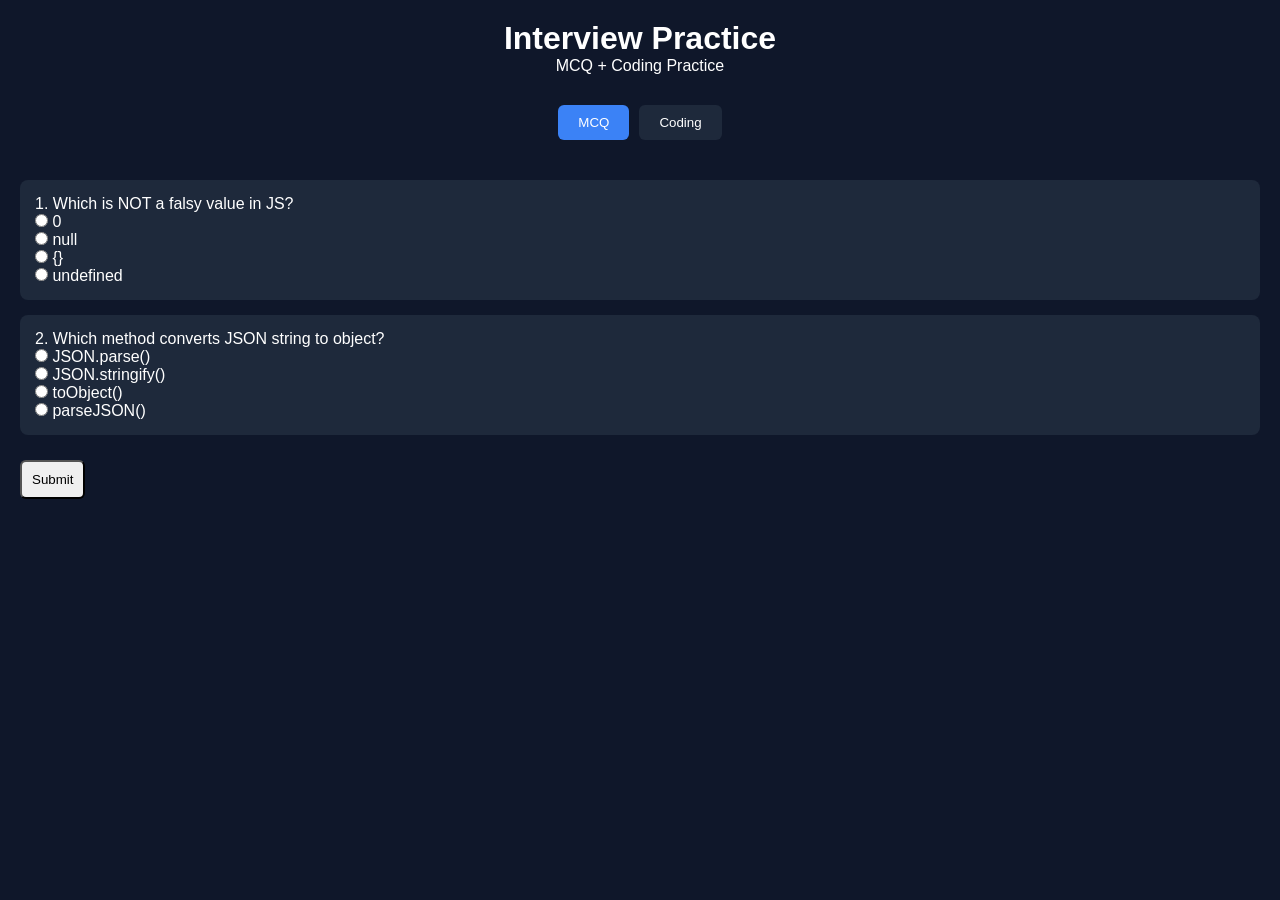
==== index.html @ 6fa6ce56 "first commit" ====
<!DOCTYPE html>
<html lang="en">

<head>
    <meta charset="UTF-8" />
    <meta name="viewport" content="width=device-width, initial-scale=1.0" />
    <title>Interview Practice</title>
    <link rel="stylesheet" href="style.css" />
</head>

<body>

    <header>
        <h1>Interview Practice</h1>
        <p>MCQ + Coding Practice</p>
    </header>

    <main>
        <div class="tabs">
            <button onclick="showTab('mcq')" class="active">MCQ</button>
            <button onclick="showTab('coding')">Coding</button>
        </div>

        <!-- MCQ SECTION -->
        <section id="mcq" class="tab-content active">
            <div id="mcq-container"></div>
            <button onclick="submitMCQ()">Submit</button>
            <p id="mcq-result"></p>
        </section>

        <!-- CODING SECTION -->
        <section id="coding" class="tab-content">
            <div id="coding-container"></div>
        </section>
    </main>

    <script src="script.js"></script>
</body>

</html>
---- style.css ----
* {
  margin: 0;
  padding: 0;
  box-sizing: border-box;
  font-family: sans-serif;
}

body {
  background: #0f172a;
  color: #fff;
}

header {
  text-align: center;
  padding: 20px;
}

.tabs {
  display: flex;
  justify-content: center;
  gap: 10px;
  margin-bottom: 20px;
}

.tabs button {
  padding: 10px 20px;
  border: none;
  background: #1e293b;
  color: white;
  cursor: pointer;
  border-radius: 6px;
}

.tabs button.active {
  background: #3b82f6;
}

.tab-content {
  display: none;
  padding: 20px;
}

.tab-content.active {
  display: block;
}

.card {
  background: #1e293b;
  padding: 15px;
  margin-bottom: 15px;
  border-radius: 8px;
}

textarea {
  width: 100%;
  height: 120px;
  margin-top: 10px;
  background: #0f172a;
  color: white;
  border: 1px solid #334155;
  padding: 10px;
}

button {
  margin-top: 10px;
  padding: 10px;
  border-radius: 6px;
}

.result {
  margin-top: 10px;
  font-weight: bold;
}

/* Responsive */
@media (max-width: 600px) {
  textarea {
    height: 100px;
  }
}
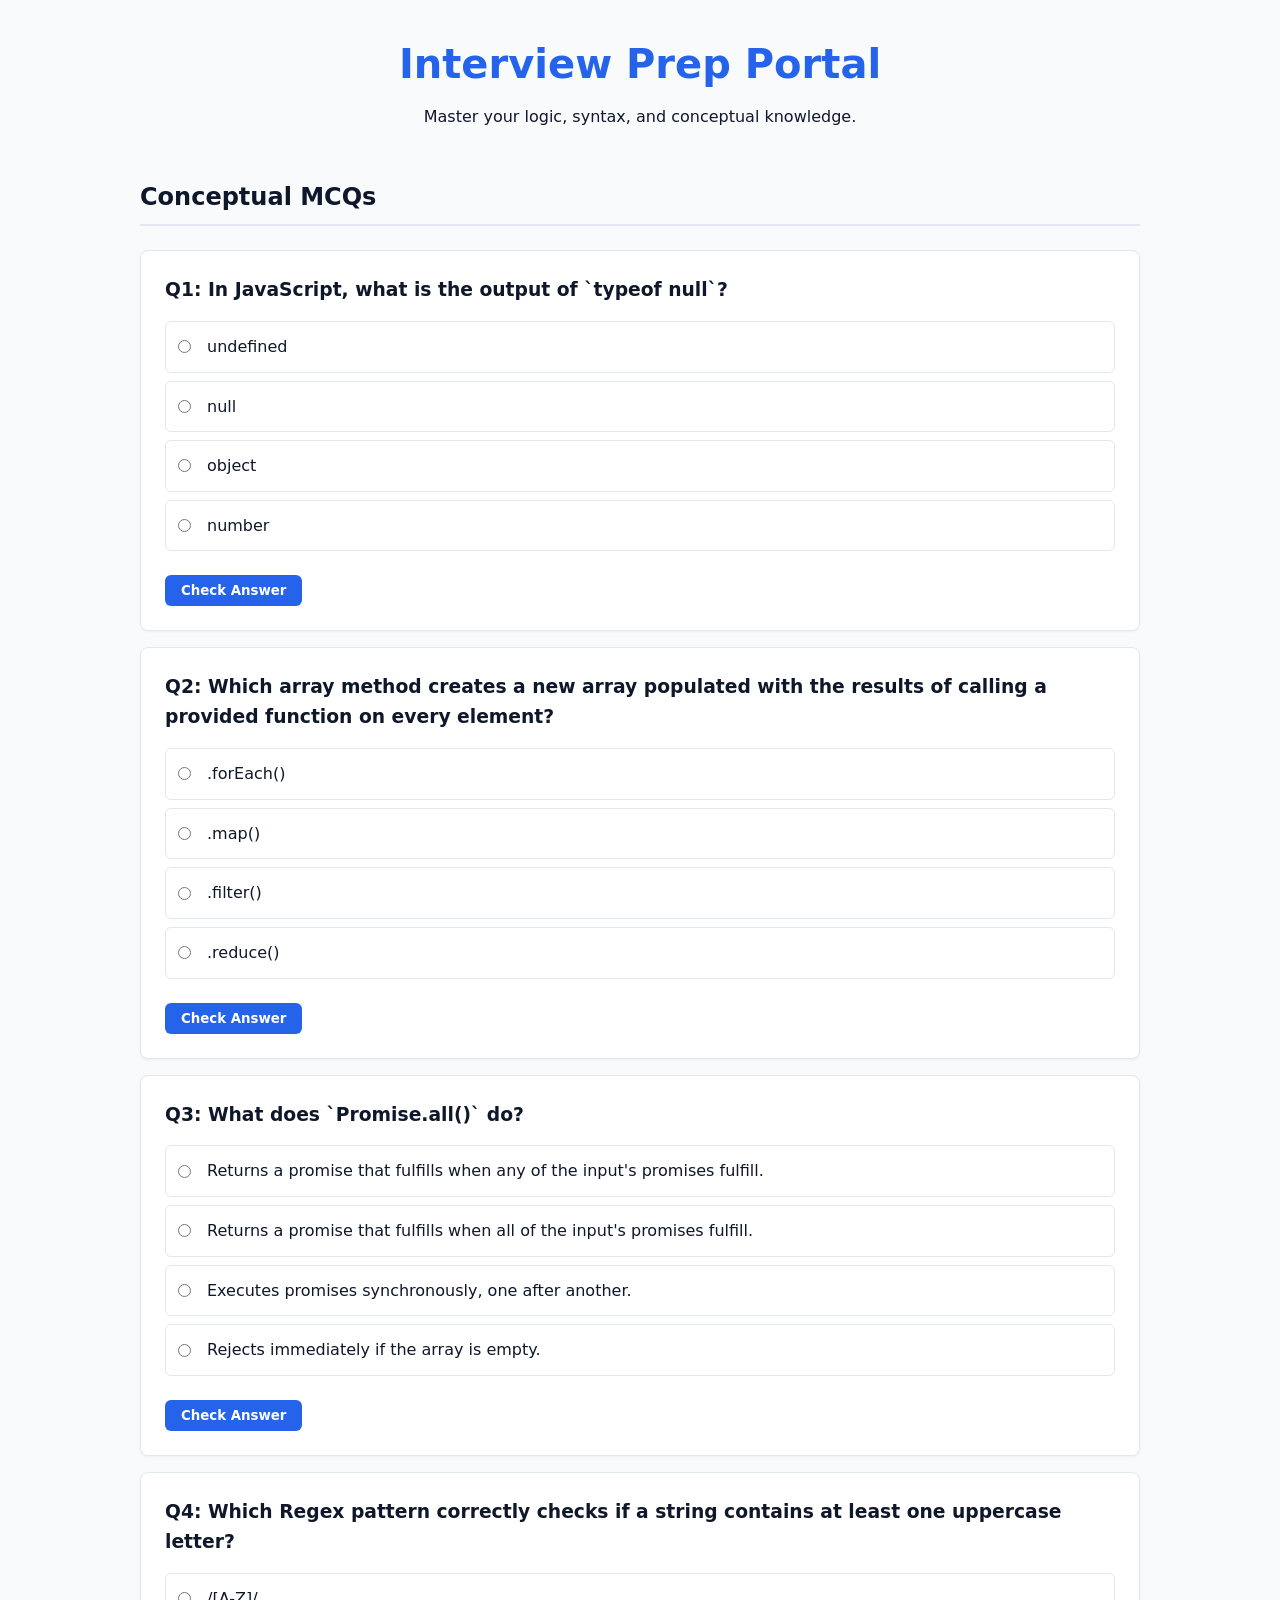
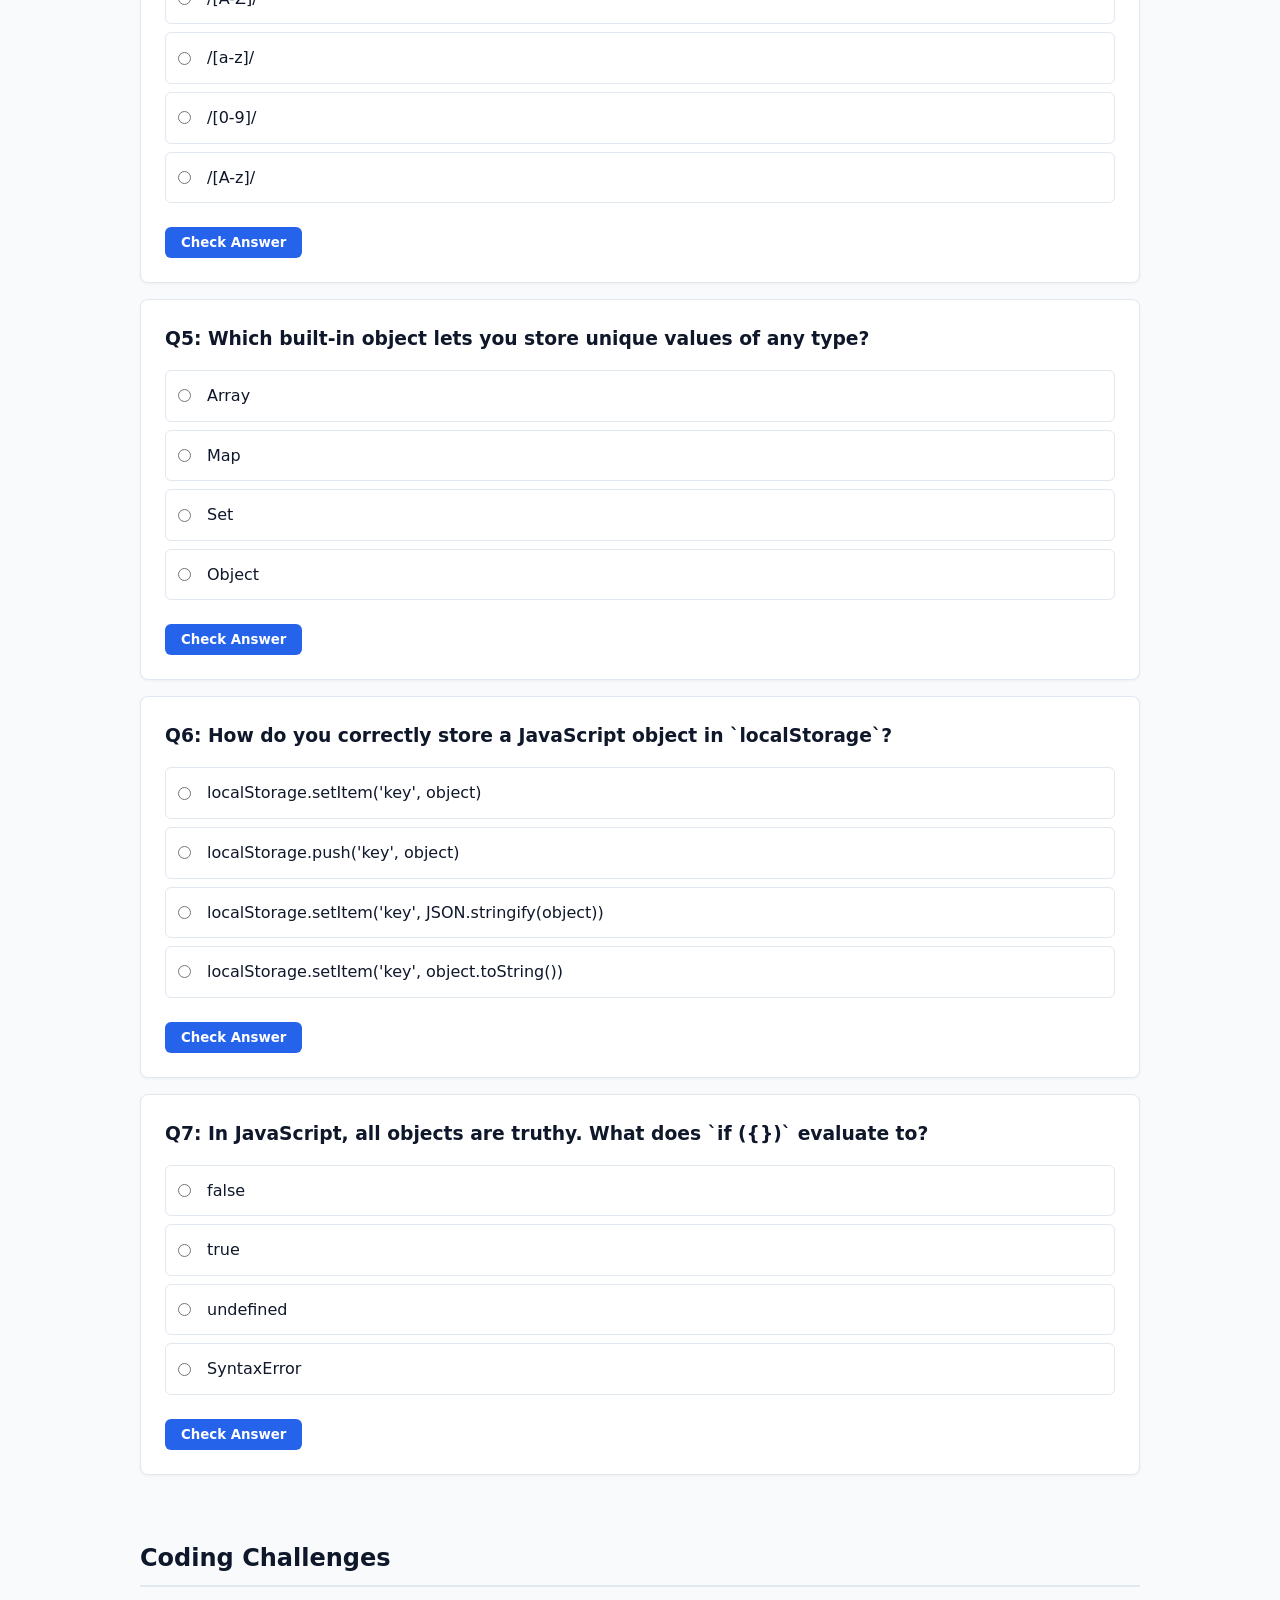
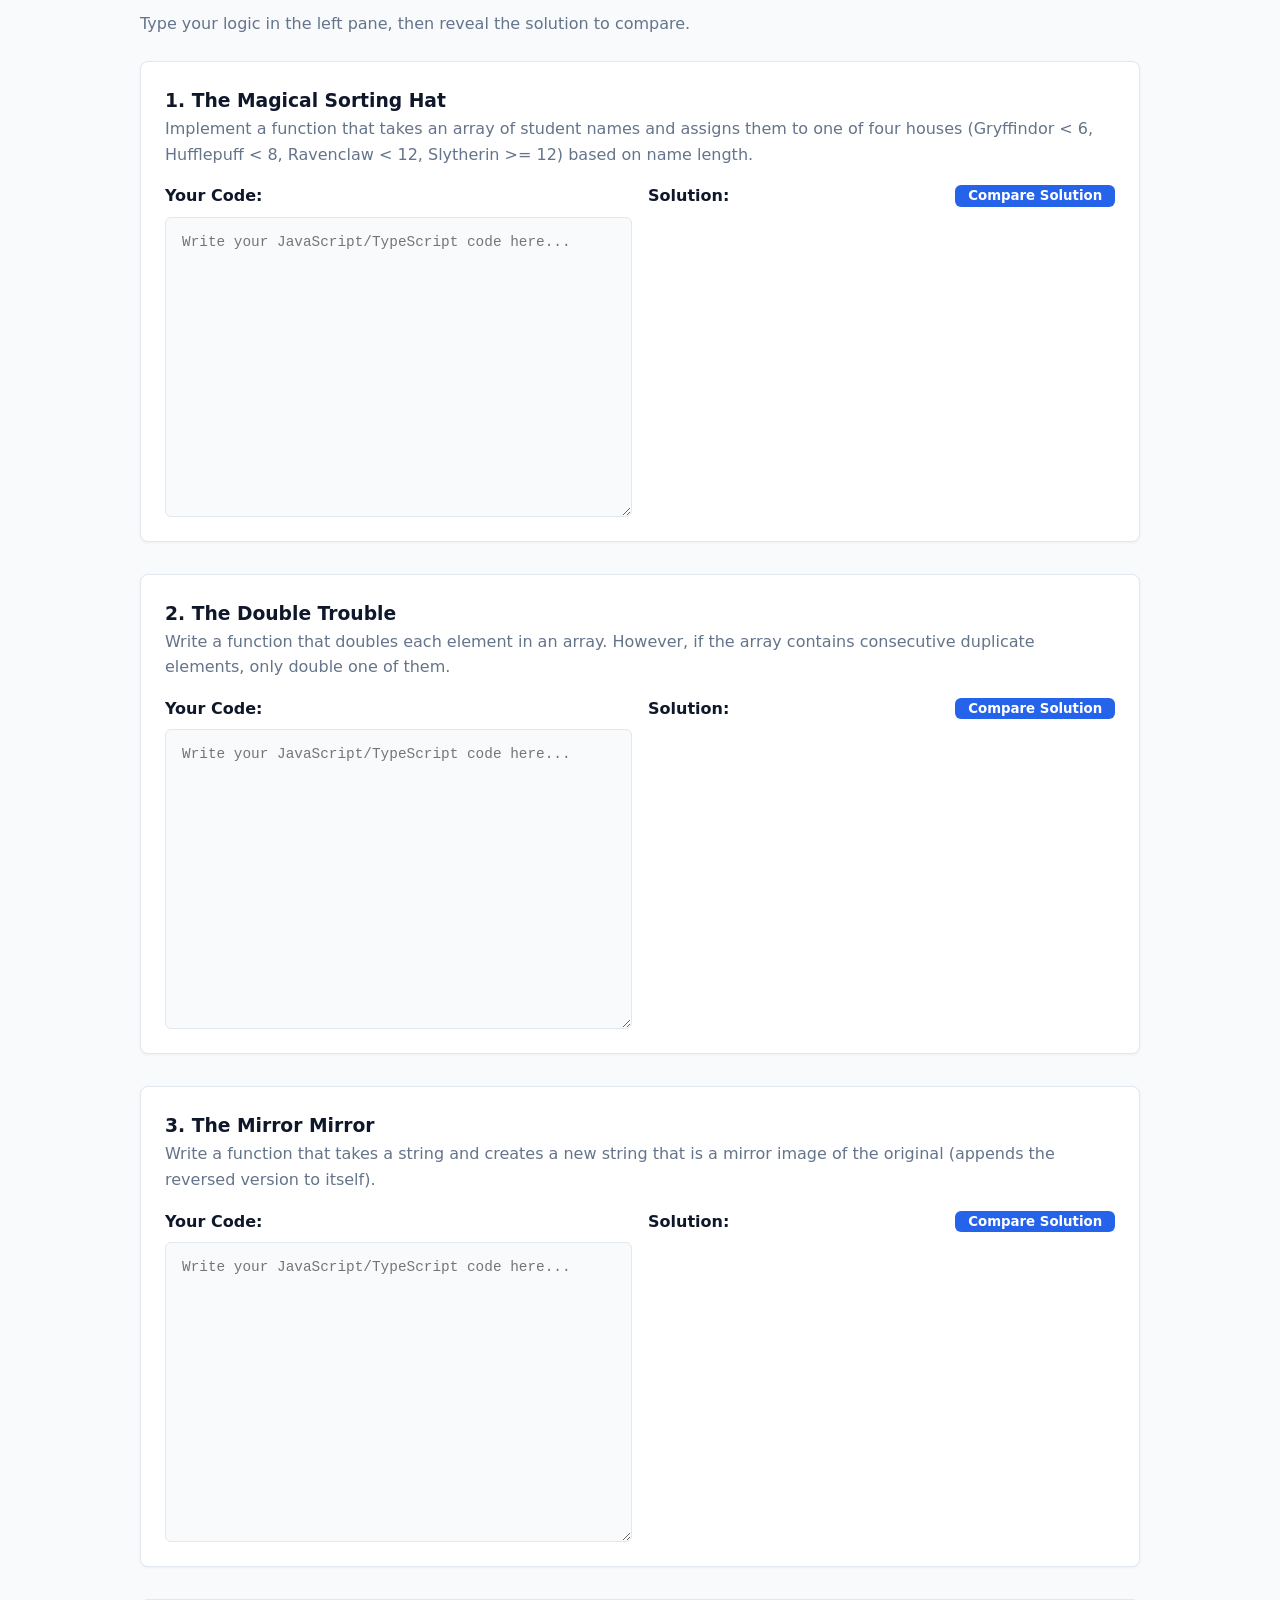
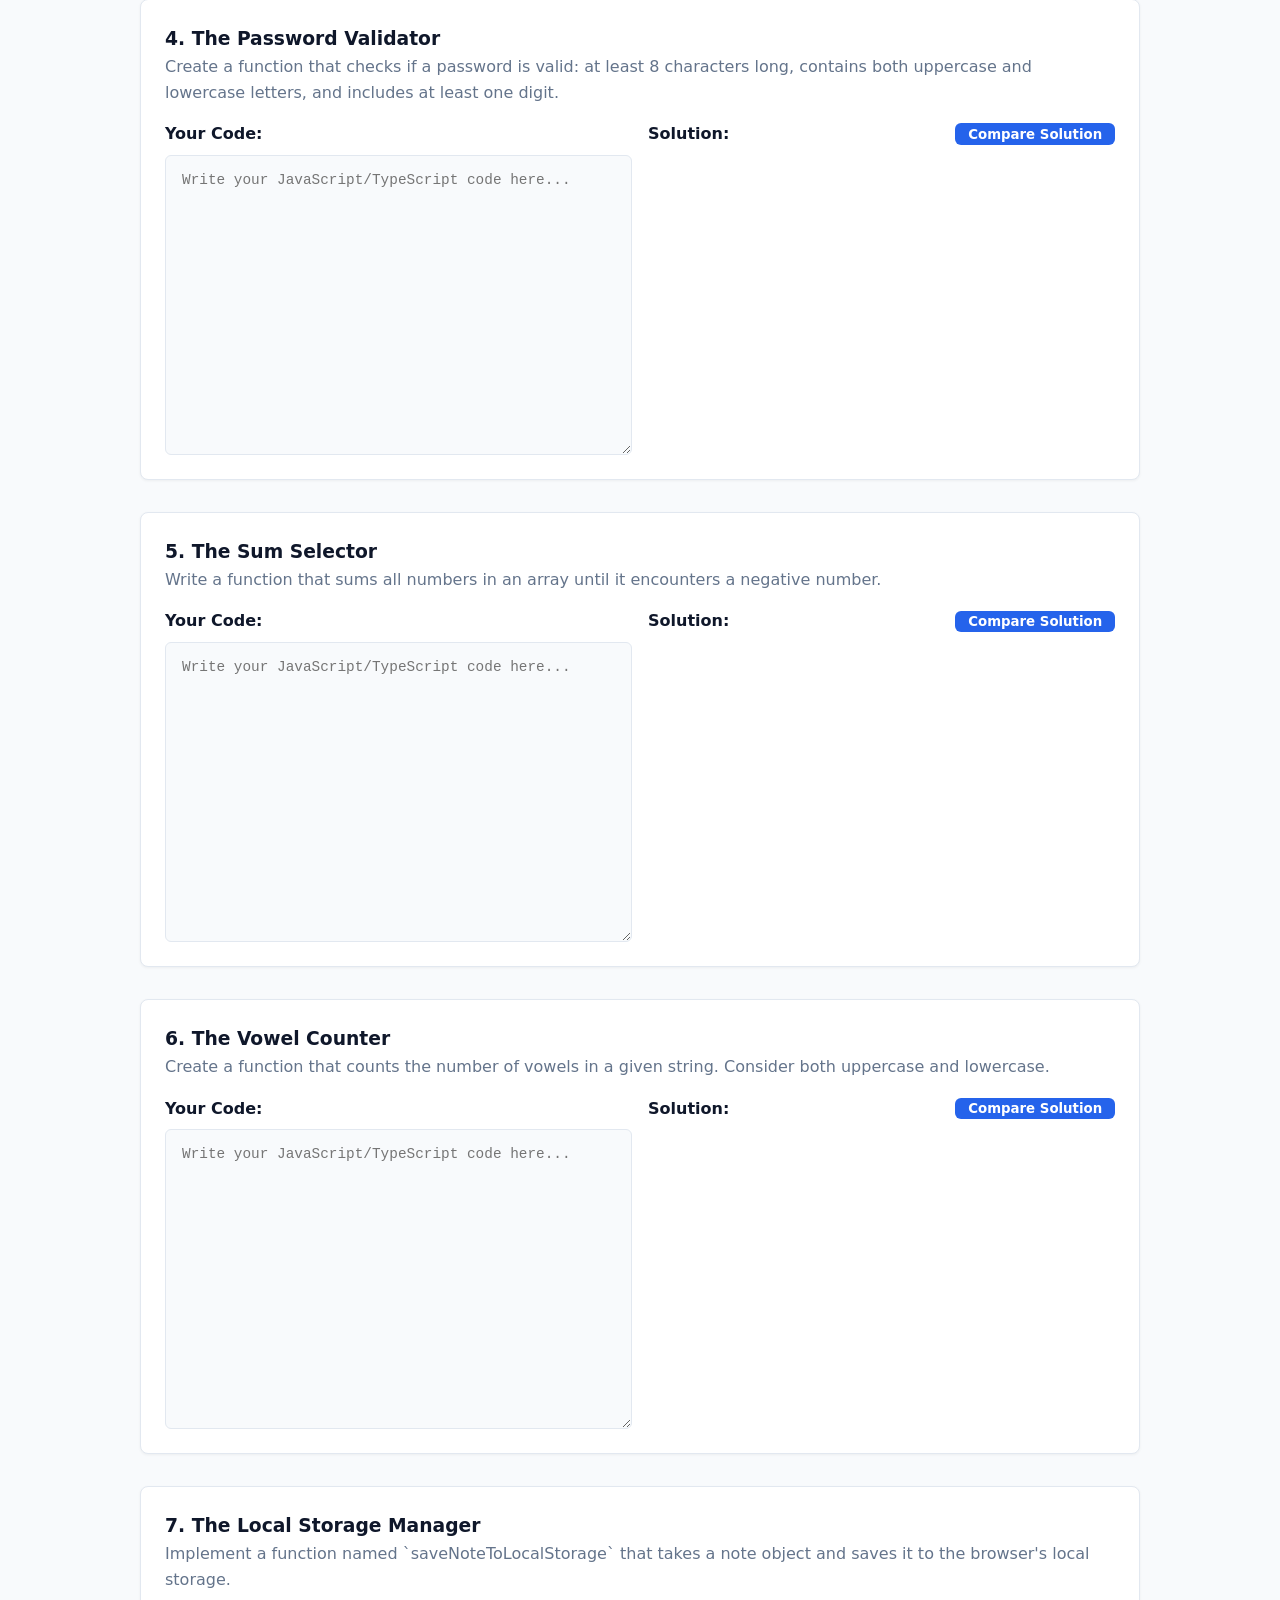
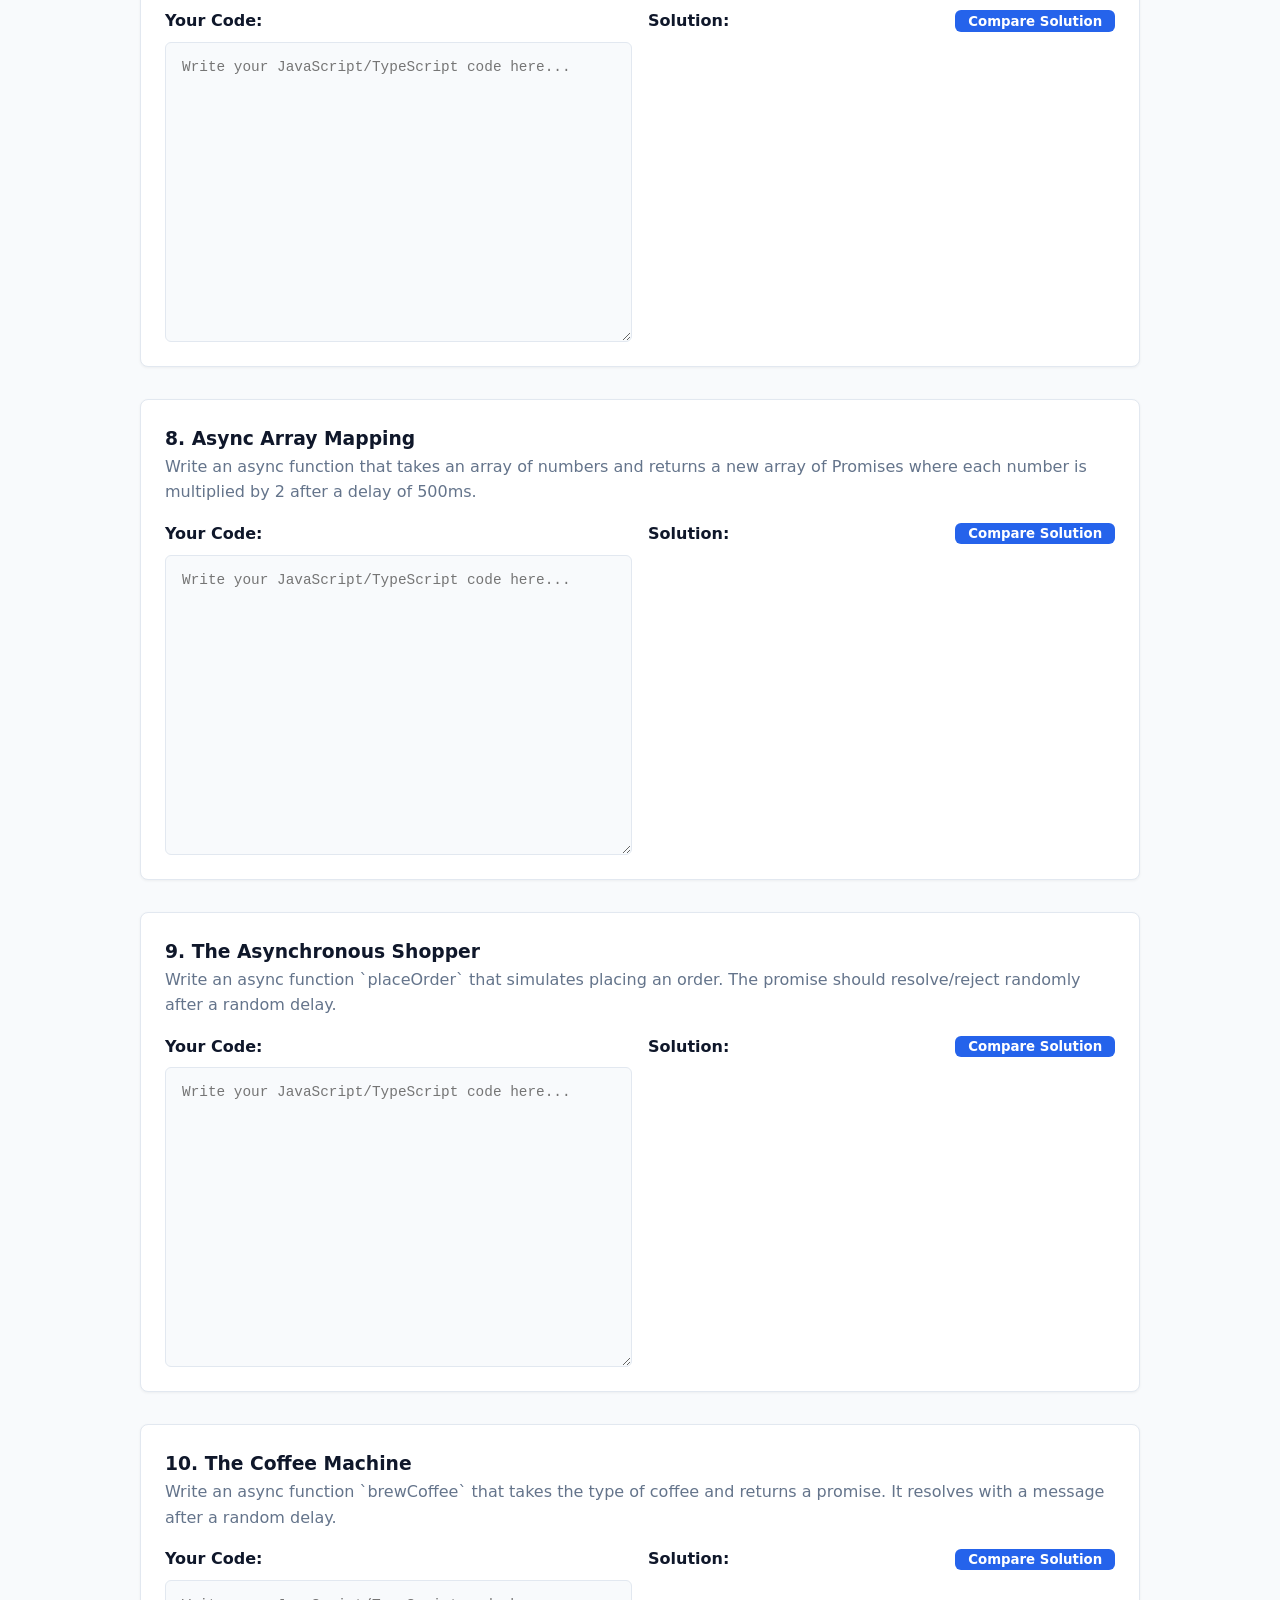
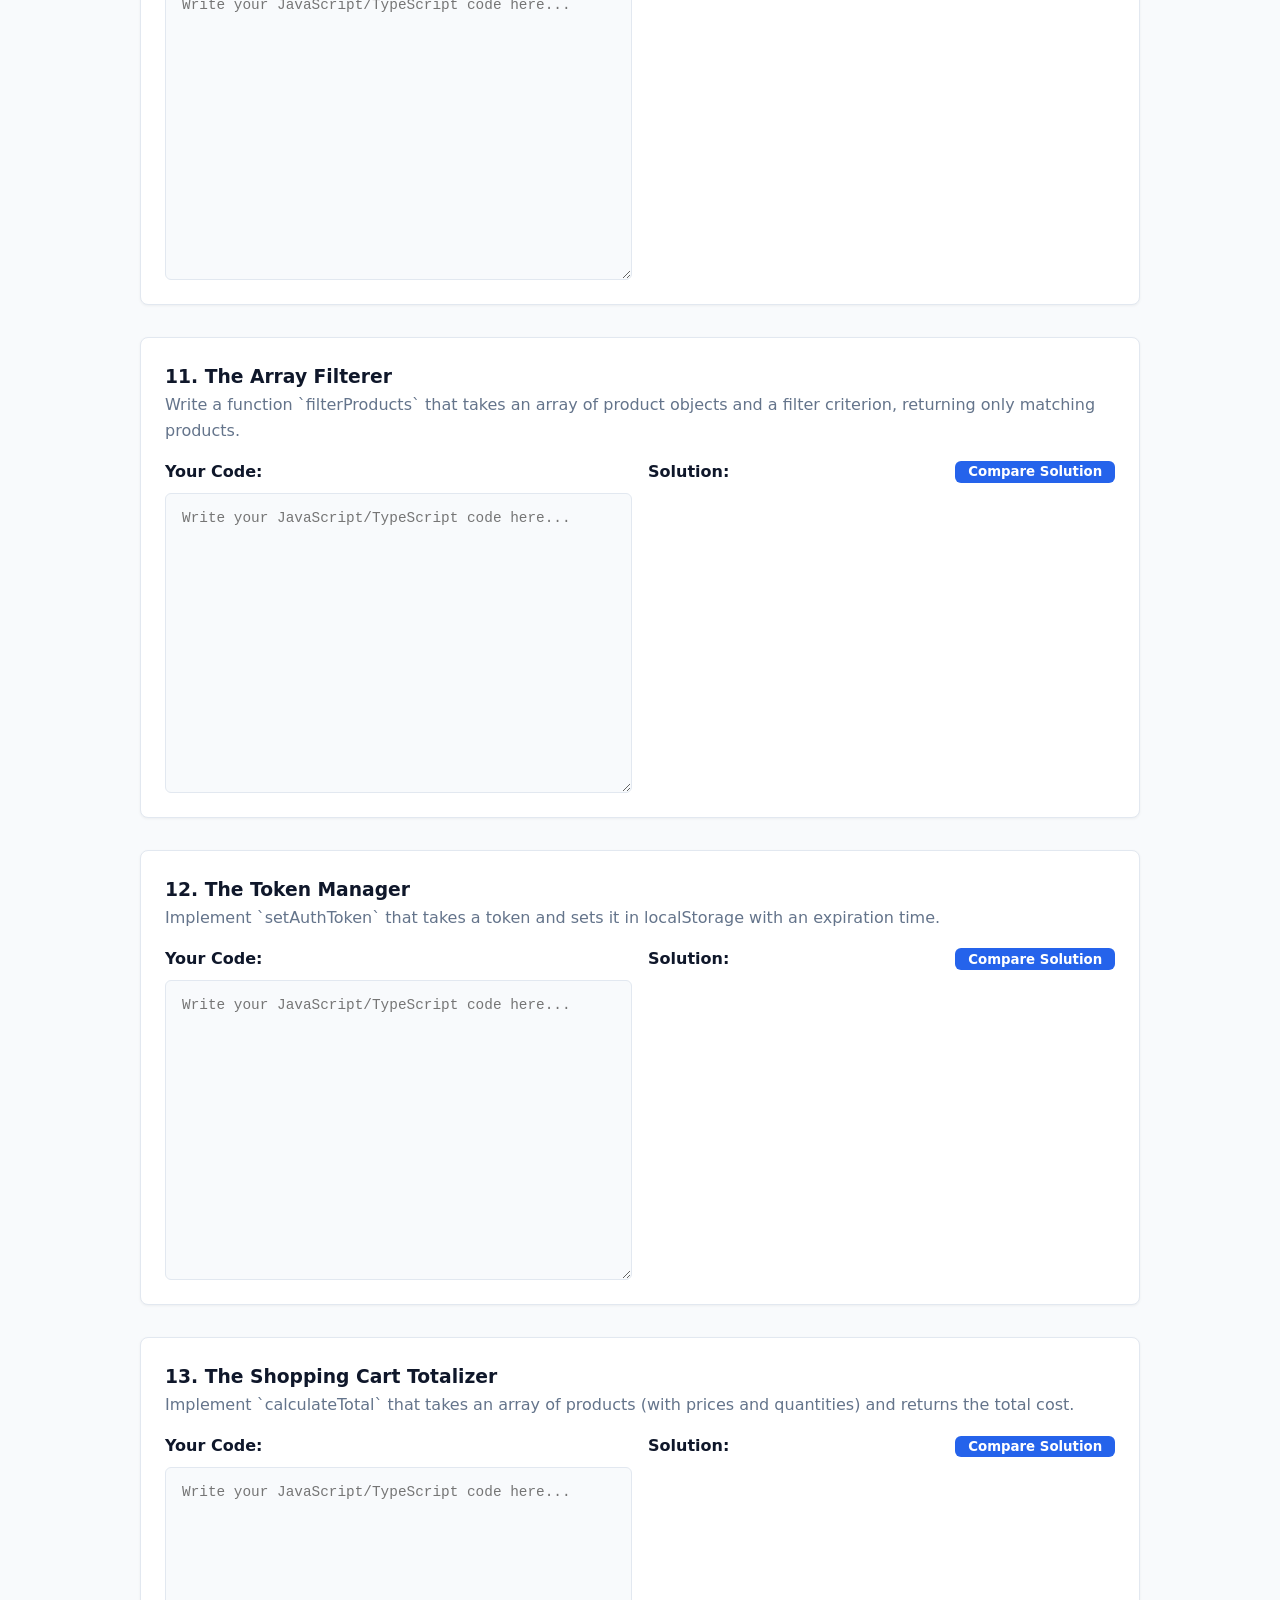
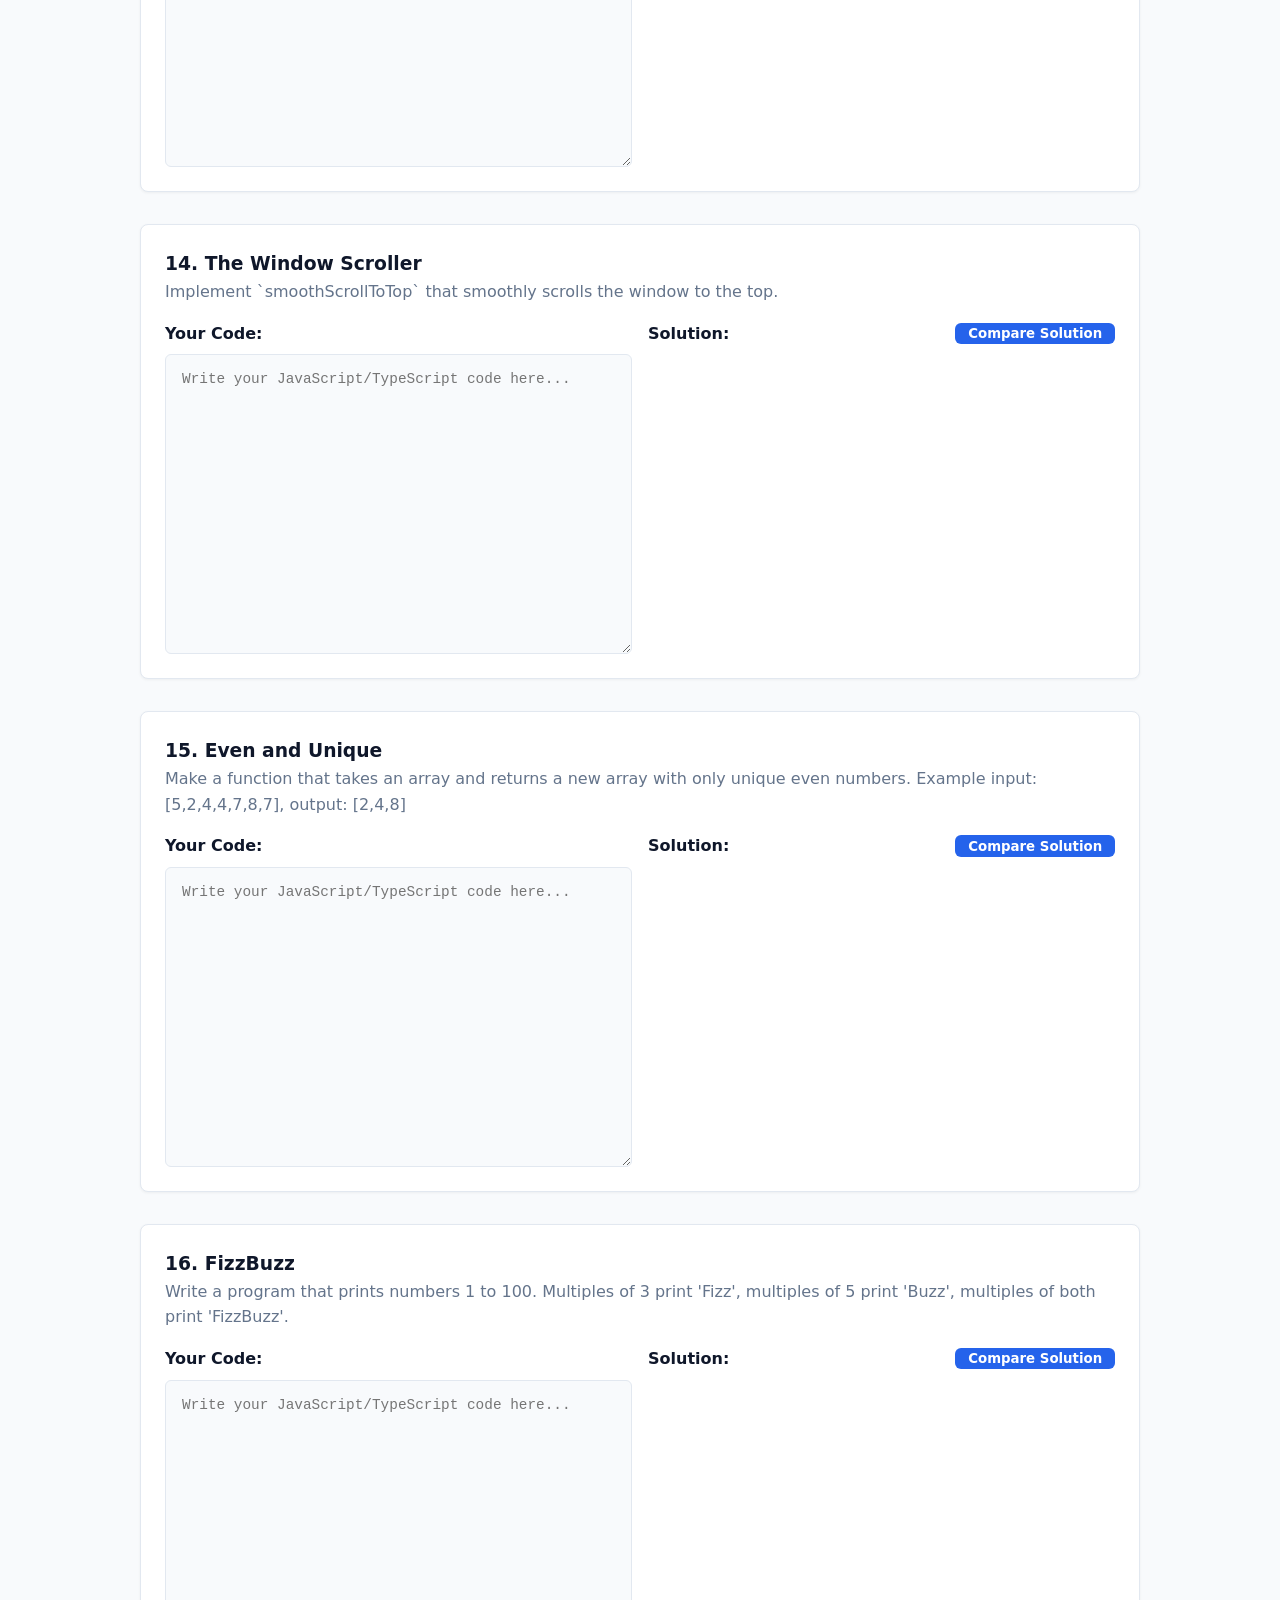
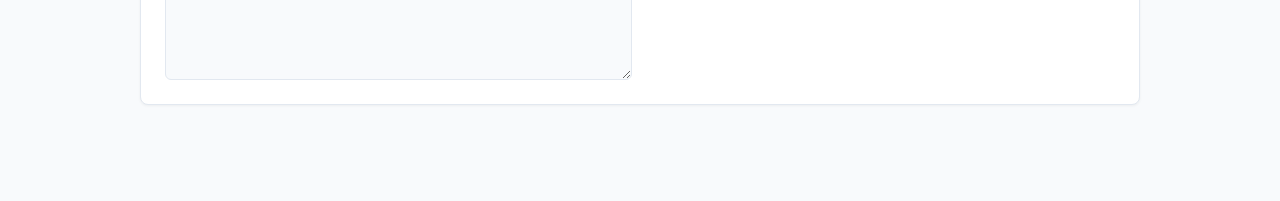
==== commit d8261a9f: "Main" ====
--- a/index.html
+++ b/index.html
@@ -1,40 +1,472 @@
 <!DOCTYPE html>
 <html lang="en">
-
 <head>
-    <meta charset="UTF-8" />
-    <meta name="viewport" content="width=device-width, initial-scale=1.0" />
-    <title>Interview Practice</title>
-    <link rel="stylesheet" href="style.css" />
+    <meta charset="UTF-8">
+    <meta name="viewport" content="width=device-width, initial-scale=1.0">
+    <title>Full-Stack Interview Prep Portal</title>
+    <style>
+        :root {
+            --primary: #2563eb;
+            --primary-hover: #1d4ed8;
+            --bg-color: #f8fafc;
+            --card-bg: #ffffff;
+            --text-main: #0f172a;
+            --text-muted: #64748b;
+            --success: #16a34a;
+            --error: #dc2626;
+            --border: #e2e8f0;
+        }
+
+        * {
+            box-sizing: border-box;
+            margin: 0;
+            padding: 0;
+            font-family: 'Segoe UI', system-ui, -apple-system, sans-serif;
+        }
+
+        body {
+            background-color: var(--bg-color);
+            color: var(--text-main);
+            line-height: 1.6;
+            padding: 2rem 1rem;
+        }
+
+        .container {
+            max-width: 1000px;
+            margin: 0 auto;
+        }
+
+        header {
+            text-align: center;
+            margin-bottom: 3rem;
+        }
+
+        header h1 {
+            font-size: 2.5rem;
+            color: var(--primary);
+            margin-bottom: 0.5rem;
+        }
+
+        section {
+            margin-bottom: 4rem;
+        }
+
+        h2 {
+            border-bottom: 2px solid var(--border);
+            padding-bottom: 0.5rem;
+            margin-bottom: 1.5rem;
+        }
+
+        /* MCQ Styles */
+        .mcq-card {
+            background: var(--card-bg);
+            border: 1px solid var(--border);
+            border-radius: 8px;
+            padding: 1.5rem;
+            margin-bottom: 1rem;
+            box-shadow: 0 1px 3px rgba(0,0,0,0.05);
+        }
+
+        .mcq-options {
+            list-style: none;
+            margin-top: 1rem;
+        }
+
+        .mcq-options li {
+            margin-bottom: 0.5rem;
+        }
+
+        .mcq-options label {
+            display: flex;
+            align-items: center;
+            padding: 0.75rem;
+            border: 1px solid var(--border);
+            border-radius: 6px;
+            cursor: pointer;
+            transition: background 0.2s;
+        }
+
+        .mcq-options label:hover {
+            background: var(--bg-color);
+        }
+
+        .mcq-options input[type="radio"] {
+            margin-right: 1rem;
+        }
+
+        .feedback {
+            margin-top: 1rem;
+            font-weight: 600;
+            display: none;
+        }
+
+        .feedback.correct { color: var(--success); display: block; }
+        .feedback.incorrect { color: var(--error); display: block; }
+
+        button {
+            background-color: var(--primary);
+            color: white;
+            border: none;
+            padding: 0.5rem 1rem;
+            border-radius: 6px;
+            font-weight: 600;
+            cursor: pointer;
+            margin-top: 1rem;
+            transition: background 0.2s;
+        }
+
+        button:hover { background-color: var(--primary-hover); }
+
+        /* Coding Problem Styles */
+        .code-card {
+            background: var(--card-bg);
+            border: 1px solid var(--border);
+            border-radius: 8px;
+            padding: 1.5rem;
+            margin-bottom: 2rem;
+            box-shadow: 0 1px 3px rgba(0,0,0,0.05);
+        }
+
+        .code-description {
+            margin-bottom: 1rem;
+            color: var(--text-muted);
+        }
+
+        .editor-container {
+            display: flex;
+            flex-direction: column;
+            gap: 1rem;
+        }
+
+        @media (min-width: 768px) {
+            .editor-container {
+                flex-direction: row;
+            }
+        }
+
+        .code-area {
+            flex: 1;
+            display: flex;
+            flex-direction: column;
+        }
+
+        textarea, pre {
+            width: 100%;
+            height: 300px;
+            padding: 1rem;
+            border-radius: 6px;
+            font-family: 'Courier New', Courier, monospace;
+            font-size: 0.9rem;
+            border: 1px solid var(--border);
+            resize: vertical;
+        }
+
+        textarea {
+            background: var(--bg-color);
+            color: var(--text-main);
+        }
+
+        textarea:focus {
+            outline: none;
+            border-color: var(--primary);
+            box-shadow: 0 0 0 3px rgba(37, 99, 235, 0.1);
+        }
+
+        pre {
+            background: #1e293b;
+            color: #f8fafc;
+            overflow-x: auto;
+            display: none; 
+        }
+
+        .solution-wrapper {
+            flex: 1;
+            display: flex;
+            flex-direction: column;
+        }
+        
+        .solution-wrapper.visible pre {
+            display: block;
+        }
+
+        .top-bar {
+            display: flex;
+            justify-content: space-between;
+            align-items: center;
+            margin-bottom: 0.5rem;
+        }
+    </style>
 </head>
-
 <body>
 
-    <header>
-        <h1>Interview Practice</h1>
-        <p>MCQ + Coding Practice</p>
-    </header>
-
-    <main>
-        <div class="tabs">
-            <button onclick="showTab('mcq')" class="active">MCQ</button>
-            <button onclick="showTab('coding')">Coding</button>
-        </div>
-
-        <!-- MCQ SECTION -->
-        <section id="mcq" class="tab-content active">
-            <div id="mcq-container"></div>
-            <button onclick="submitMCQ()">Submit</button>
-            <p id="mcq-result"></p>
+    <div class="container">
+        <header>
+            <h1>Interview Prep Portal</h1>
+            <p>Master your logic, syntax, and conceptual knowledge.</p>
+        </header>
+
+        <section id="mcq-section">
+            <h2>Conceptual MCQs</h2>
+            <div id="mcq-container">
+                </div>
         </section>
 
-        <!-- CODING SECTION -->
-        <section id="coding" class="tab-content">
-            <div id="coding-container"></div>
+        <section id="coding-section">
+            <h2>Coding Challenges</h2>
+            <p style="margin-bottom: 1.5rem; color: var(--text-muted);">Type your logic in the left pane, then reveal the solution to compare.</p>
+            <div id="coding-container">
+                </div>
         </section>
-    </main>
-
-    <script src="script.js"></script>
+    </div>
+
+    <script>
+        // --- MCQ Data ---
+        const mcqs = [
+            {
+                id: 1,
+                question: "In JavaScript, what is the output of `typeof null`?",
+                options: ["undefined", "null", "object", "number"],
+                answer: 2 
+            },
+            {
+                id: 2,
+                question: "Which array method creates a new array populated with the results of calling a provided function on every element?",
+                options: [".forEach()", ".map()", ".filter()", ".reduce()"],
+                answer: 1 
+            },
+            {
+                id: 3,
+                question: "What does `Promise.all()` do?",
+                options: [
+                    "Returns a promise that fulfills when any of the input's promises fulfill.",
+                    "Returns a promise that fulfills when all of the input's promises fulfill.",
+                    "Executes promises synchronously, one after another.",
+                    "Rejects immediately if the array is empty."
+                ],
+                answer: 1
+            },
+            {
+                id: 4,
+                question: "Which Regex pattern correctly checks if a string contains at least one uppercase letter?",
+                options: ["/[A-Z]/", "/[a-z]/", "/[0-9]/", "/[A-z]/"],
+                answer: 0
+            },
+            {
+                id: 5,
+                question: "Which built-in object lets you store unique values of any type?",
+                options: ["Array", "Map", "Set", "Object"],
+                answer: 2
+            },
+            {
+                id: 6,
+                question: "How do you correctly store a JavaScript object in `localStorage`?",
+                options: [
+                    "localStorage.setItem('key', object)",
+                    "localStorage.push('key', object)",
+                    "localStorage.setItem('key', JSON.stringify(object))",
+                    "localStorage.setItem('key', object.toString())"
+                ],
+                answer: 2
+            },
+            {
+                id: 7,
+                question: "In JavaScript, all objects are truthy. What does `if ({})` evaluate to?",
+                options: ["false", "true", "undefined", "SyntaxError"],
+                answer: 1
+            }
+        ];
+
+        // --- Coding Problems Data ---
+        const codingProblems = [
+            {
+                id: 1,
+                title: "1. The Magical Sorting Hat",
+                description: "Implement a function that takes an array of student names and assigns them to one of four houses (Gryffindor < 6, Hufflepuff < 8, Ravenclaw < 12, Slytherin >= 12) based on name length.",
+                solution: "function SortStudent(e) {\n    const house = [\"Gryffindor\", \"Hufflepuff\", \"Ravenclaw\", \"Slytherin\"];\n\n    for (let i = 0; i < e.length; i++) {\n        if (e[i].length < 6) {\n            console.log(e[i] + \"-\" + house[0]);\n        } else if (e[i].length < 8) {\n            console.log(e[i] + \"-\" + house[1]);\n        } else if (e[i].length < 12) {\n            console.log(e[i] + \"-\" + house[2]);\n        } else {\n            console.log(e[i] + \"-\" + house[3]);\n            break;\n        }\n    }\n}"
+            },
+            {
+                id: 2,
+                title: "2. The Double Trouble",
+                description: "Write a function that doubles each element in an array. However, if the array contains consecutive duplicate elements, only double one of them.",
+                solution: "function Doubles(e) {\n    const result = []\n    for (let i = 0; i < e.length; i++) {\n        if (e[i] > 0 && e[i] === e[i - 1]) {\n            result.push(e[i]);\n        } else {\n            result.push(e[i] * 2);\n        }\n    }\n    return result;\n}"
+            },
+            {
+                id: 3,
+                title: "3. The Mirror Mirror",
+                description: "Write a function that takes a string and creates a new string that is a mirror image of the original (appends the reversed version to itself).",
+                solution: "function MirrorMirror(e) {\n    const reverse = e.split(\"\").reverse().join(\"\");\n    return e + reverse;\n}"
+            },
+            {
+                id: 4,
+                title: "4. The Password Validator",
+                description: "Create a function that checks if a password is valid: at least 8 characters long, contains both uppercase and lowercase letters, and includes at least one digit.",
+                solution: "function ValidatePassword(password) {\n    const length = password.length >= 8;\n    const UpperCase = /[A-Z]/.test(password);\n    const LowerCase = /[a-z]/.test(password);\n    const Number = /[0-9]/.test(password);\n\n    if (length && UpperCase && LowerCase && Number) {\n        return \"Password is Valid\"\n    } else {\n        return \"Password Invalid\"\n    }\n}"
+            },
+            {
+                id: 5,
+                title: "5. The Sum Selector",
+                description: "Write a function that sums all numbers in an array until it encounters a negative number.",
+                solution: "function Sum(e) {\n    let sum = 0\n    for (let i = 0; i < e.length; i++) {\n        if (e[i] < 0) {\n            break;\n        } else {\n            sum += e[i];\n        }\n    }\n    return sum;\n}"
+            },
+            {
+                id: 6,
+                title: "6. The Vowel Counter",
+                description: "Create a function that counts the number of vowels in a given string. Consider both uppercase and lowercase.",
+                solution: "function Vowels(e) {\n    const vowels = [\"a\", \"A\", \"e\", \"E\", \"i\", \"I\", \"o\", \"O\", \"u\", \"U\"];\n    let count = 0;\n\n    for (let i = 0; i < e.length; i++) {\n        if (vowels.includes(e[i])) {\n            count++;\n        }\n    }\n    return count;\n}"
+            },
+            {
+                id: 7,
+                title: "7. The Local Storage Manager",
+                description: "Implement a function named `saveNoteToLocalStorage` that takes a note object and saves it to the browser's local storage.",
+                solution: "function saveNoteToLocalStorage(e) {\n    localStorage.setItem(\"Note\", JSON.stringify(e))\n}"
+            },
+            {
+                id: 8,
+                title: "8. Async Array Mapping",
+                description: "Write an async function that takes an array of numbers and returns a new array of Promises where each number is multiplied by 2 after a delay of 500ms.",
+                solution: "async function Mapping(e) {\n    const promises = e.map(arr => {\n        return new Promise(resolve =>\n            setTimeout(() => {\n                resolve(arr * 2)\n            }, 500)\n        )\n    })\n    return Promise.all(promises);\n}"
+            },
+            {
+                id: 9,
+                title: "9. The Asynchronous Shopper",
+                description: "Write an async function `placeOrder` that simulates placing an order. The promise should resolve/reject randomly after a random delay.",
+                solution: "async function placeOrder() {\n    const random = Math.random();\n    return new Promise((resolve, reject) => {\n        setTimeout(() => {\n            const success = Math.random() > 0.5;\n            if (success) {\n                resolve(\"Order Placed\")\n            } else {\n                reject(\"Order Not Placed\")\n            }\n        }, random * 10000);\n    })\n}"
+            },
+            {
+                id: 10,
+                title: "10. The Coffee Machine",
+                description: "Write an async function `brewCoffee` that takes the type of coffee and returns a promise. It resolves with a message after a random delay.",
+                solution: "async function brewCoffee(e) {\n    return new Promise((resolve) => {\n        setTimeout(() => {\n            resolve(`${e} is ready`);\n        }, Math.random() * 10000)\n    })\n}"
+            },
+            {
+                id: 11,
+                title: "11. The Array Filterer",
+                description: "Write a function `filterProducts` that takes an array of product objects and a filter criterion, returning only matching products.",
+                solution: "function filterProducts(e, query) {\n    return e.filter(product => product.productName.toLowerCase() === query.toLowerCase())\n}"
+            },
+            {
+                id: 12,
+                title: "12. The Token Manager",
+                description: "Implement `setAuthToken` that takes a token and sets it in localStorage with an expiration time.",
+                solution: "function setAuthToken(token) {\n    const expiryTime = Date.now() + 10000;\n    const data = {\n        token,\n        expiry: expiryTime\n    }\n    localStorage.setItem(\"AuthToken\", JSON.stringify(data));\n    return data\n}"
+            },
+            {
+                id: 13,
+                title: "13. The Shopping Cart Totalizer",
+                description: "Implement `calculateTotal` that takes an array of products (with prices and quantities) and returns the total cost.",
+                solution: "function calculateTotal(arr) {\n    let total = 0;\n    for (let i = 0; i < arr.length; i++) {\n        total += arr[i].price * arr[i].quantity\n    }\n    return total;\n}"
+            },
+            {
+                id: 14,
+                title: "14. The Window Scroller",
+                description: "Implement `smoothScrollToTop` that smoothly scrolls the window to the top.",
+                solution: "function smoothScrollToTop() {\n    window.scrollTo({\n        top: 0,\n        behavior: \"smooth\"\n    });\n}"
+            },
+            {
+                id: 15,
+                title: "15. Even and Unique",
+                description: "Make a function that takes an array and returns a new array with only unique even numbers. Example input: [5,2,4,4,7,8,7], output: [2,4,8]",
+                solution: "function GetEven(e) {\n    return [...new Set(e.filter(el => el % 2 === 0))]\n}"
+            },
+            {
+                id: 16,
+                title: "16. FizzBuzz",
+                description: "Write a program that prints numbers 1 to 100. Multiples of 3 print 'Fizz', multiples of 5 print 'Buzz', multiples of both print 'FizzBuzz'.",
+                solution: "function FizzBuzz() {\n    for (let i = 1; i <= 100; i++) {\n        if (i % 3 === 0 && i % 5 === 0) {\n            console.log(\"FizzBuzz\")\n        } else if (i % 3 === 0) {\n            console.log(\"Fizz\")\n        } else if (i % 5 === 0) {\n            console.log(\"Buzz\")\n        } else {\n            console.log(i)\n        }\n    }\n}"
+            }
+        ];
+
+        // --- Render MCQs ---
+        const mcqContainer = document.getElementById('mcq-container');
+        
+        mcqs.forEach((q, index) => {
+            const card = document.createElement('div');
+            card.className = 'mcq-card';
+            
+            let optionsHTML = '';
+            q.options.forEach((opt, optIdx) => {
+                optionsHTML += `
+                    <li>
+                        <label>
+                            <input type="radio" name="q${q.id}" value="${optIdx}">
+                            ${opt}
+                        </label>
+                    </li>
+                `;
+            });
+
+            card.innerHTML = `
+                <h3>Q${index + 1}: ${q.question}</h3>
+                <ul class="mcq-options">
+                    ${optionsHTML}
+                </ul>
+                <button onclick="checkAnswer(${q.id}, ${q.answer})">Check Answer</button>
+                <div id="feedback-${q.id}" class="feedback"></div>
+            `;
+            mcqContainer.appendChild(card);
+        });
+
+        function checkAnswer(questionId, correctAnswerIndex) {
+            const selected = document.querySelector(`input[name="q${questionId}"]:checked`);
+            const feedbackEl = document.getElementById(`feedback-${questionId}`);
+            
+            if (!selected) {
+                feedbackEl.textContent = "Please select an option first.";
+                feedbackEl.className = "feedback incorrect";
+                return;
+            }
+
+            if (parseInt(selected.value) === correctAnswerIndex) {
+                feedbackEl.textContent = "Correct! Well done.";
+                feedbackEl.className = "feedback correct";
+            } else {
+                feedbackEl.textContent = "Incorrect. Try again!";
+                feedbackEl.className = "feedback incorrect";
+            }
+        }
+
+        // --- Render Coding Problems ---
+        const codingContainer = document.getElementById('coding-container');
+
+        codingProblems.forEach((prob) => {
+            const card = document.createElement('div');
+            card.className = 'code-card';
+            
+            card.innerHTML = `
+                <h3>${prob.title}</h3>
+                <p class="code-description">${prob.description}</p>
+                
+                <div class="editor-container">
+                    <div class="code-area">
+                        <div class="top-bar">
+                            <strong>Your Code:</strong>
+                        </div>
+                        <textarea placeholder="Write your JavaScript/TypeScript code here..."></textarea>
+                    </div>
+                    
+                    <div class="solution-wrapper" id="solution-wrapper-${prob.id}">
+                        <div class="top-bar">
+                            <strong>Solution:</strong>
+                            <button onclick="toggleSolution(${prob.id})" style="margin-top: 0; padding: 0.2rem 0.8rem;">Compare Solution</button>
+                        </div>
+                        <pre><code>${prob.solution.replace(/</g, '&lt;').replace(/>/g, '&gt;')}</code></pre>
+                    </div>
+                </div>
+            `;
+            codingContainer.appendChild(card);
+        });
+
+        function toggleSolution(problemId) {
+            const wrapper = document.getElementById(`solution-wrapper-${problemId}`);
+            wrapper.classList.toggle('visible');
+            
+            const btn = wrapper.querySelector('button');
+            if (wrapper.classList.contains('visible')) {
+                btn.textContent = 'Hide Solution';
+            } else {
+                btn.textContent = 'Compare Solution';
+            }
+        }
+    </script>
 </body>
-
 </html>
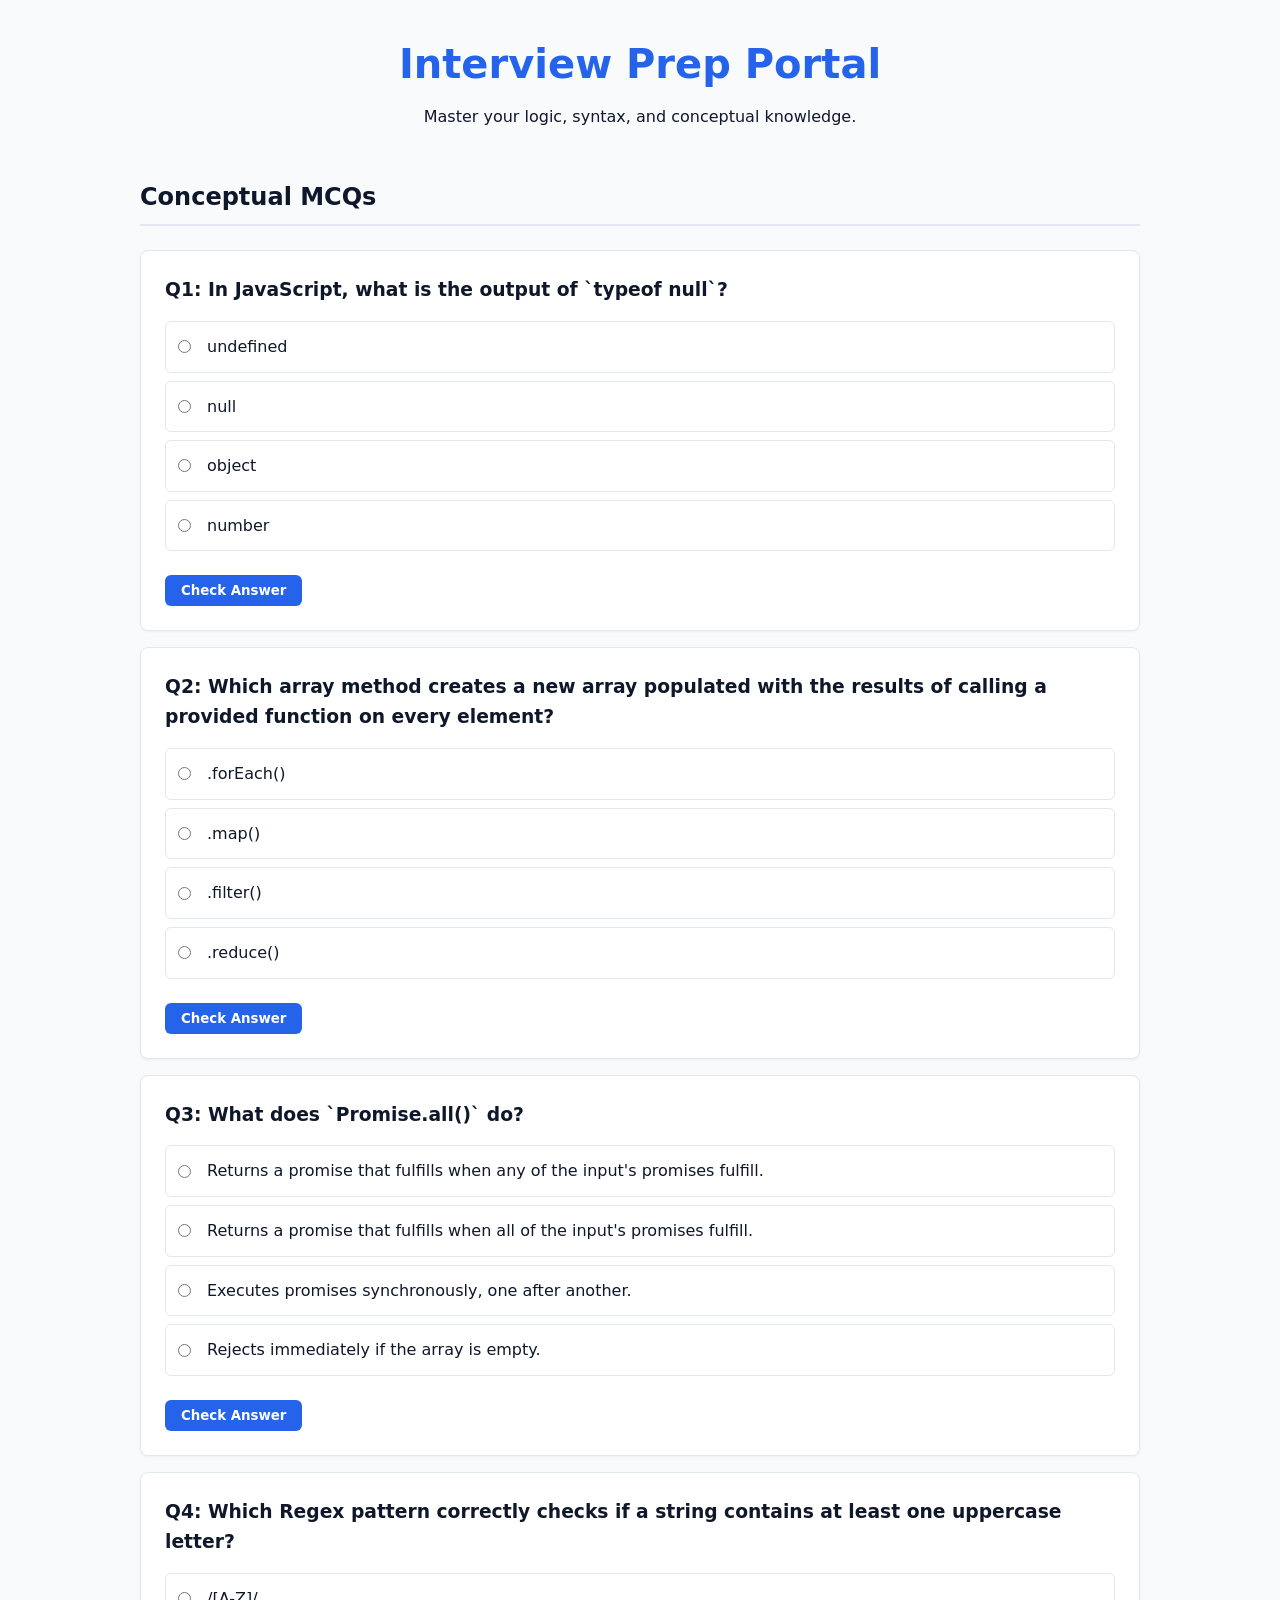
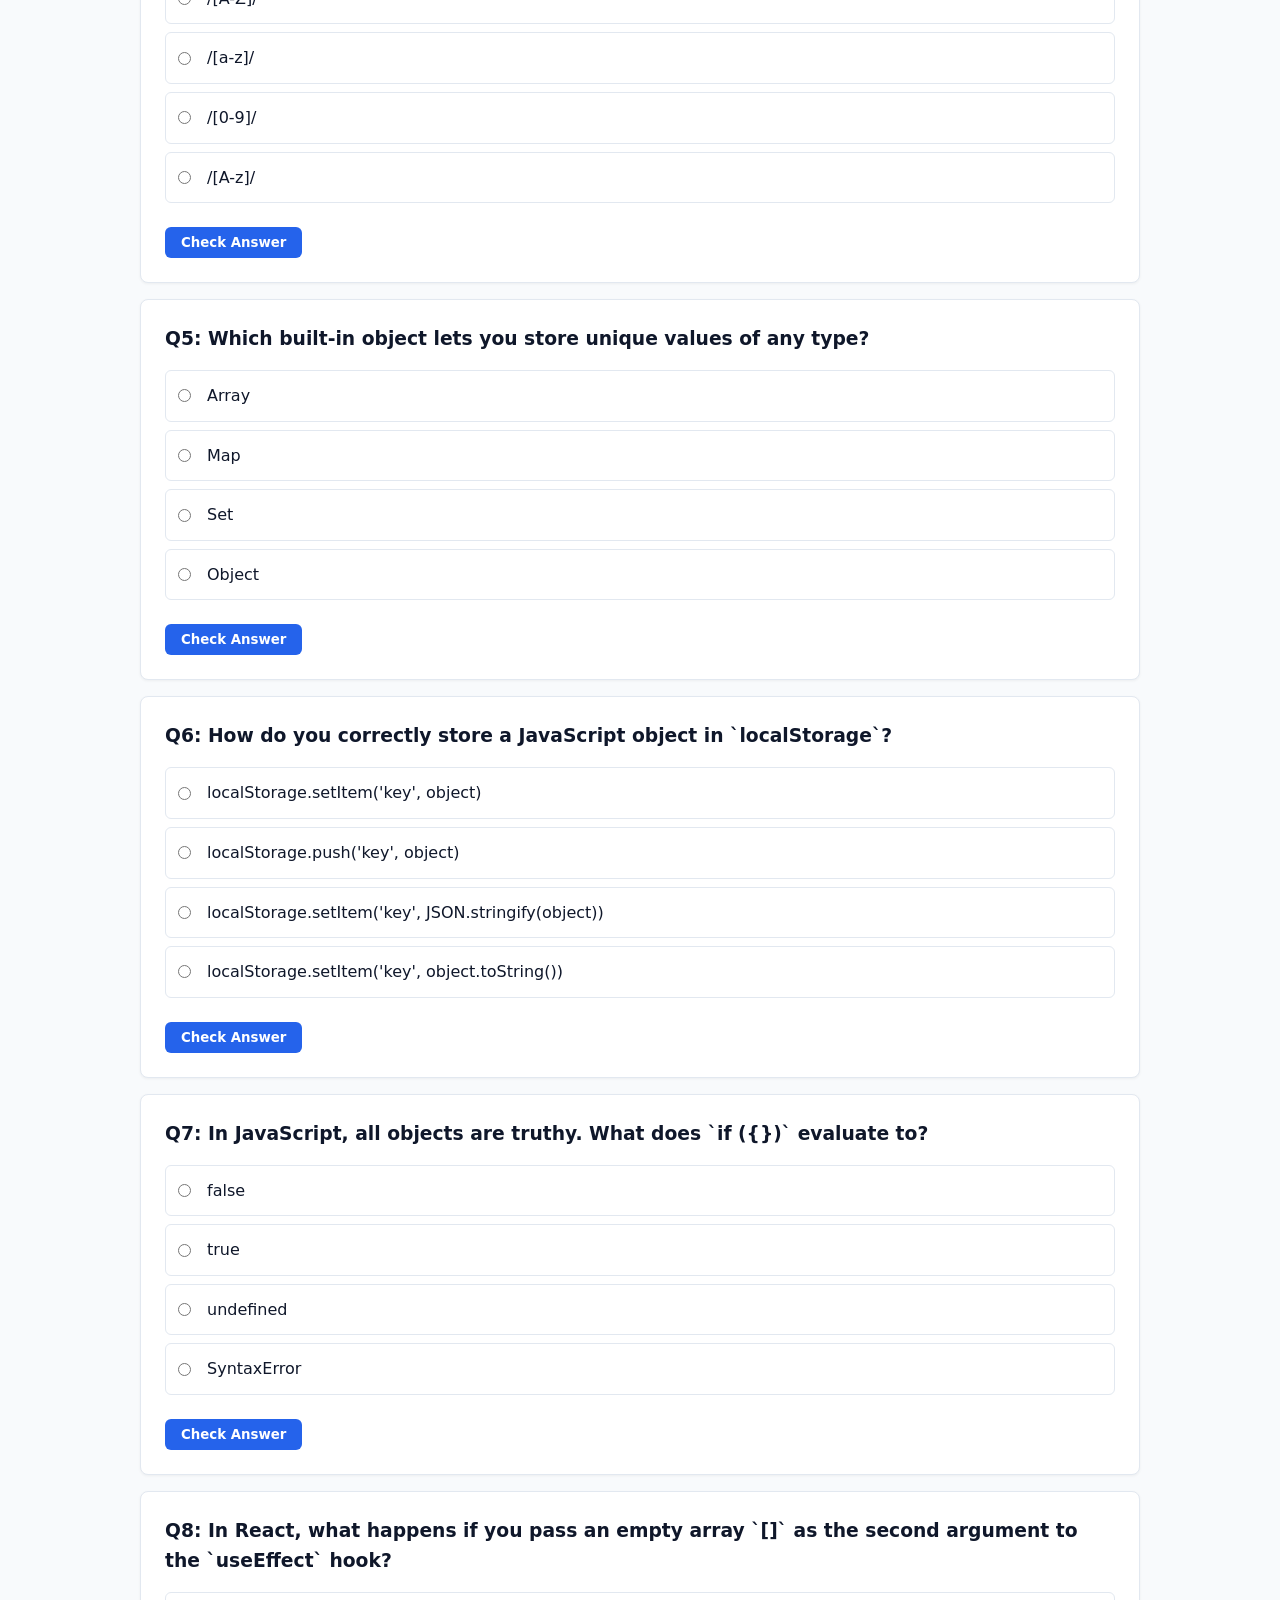
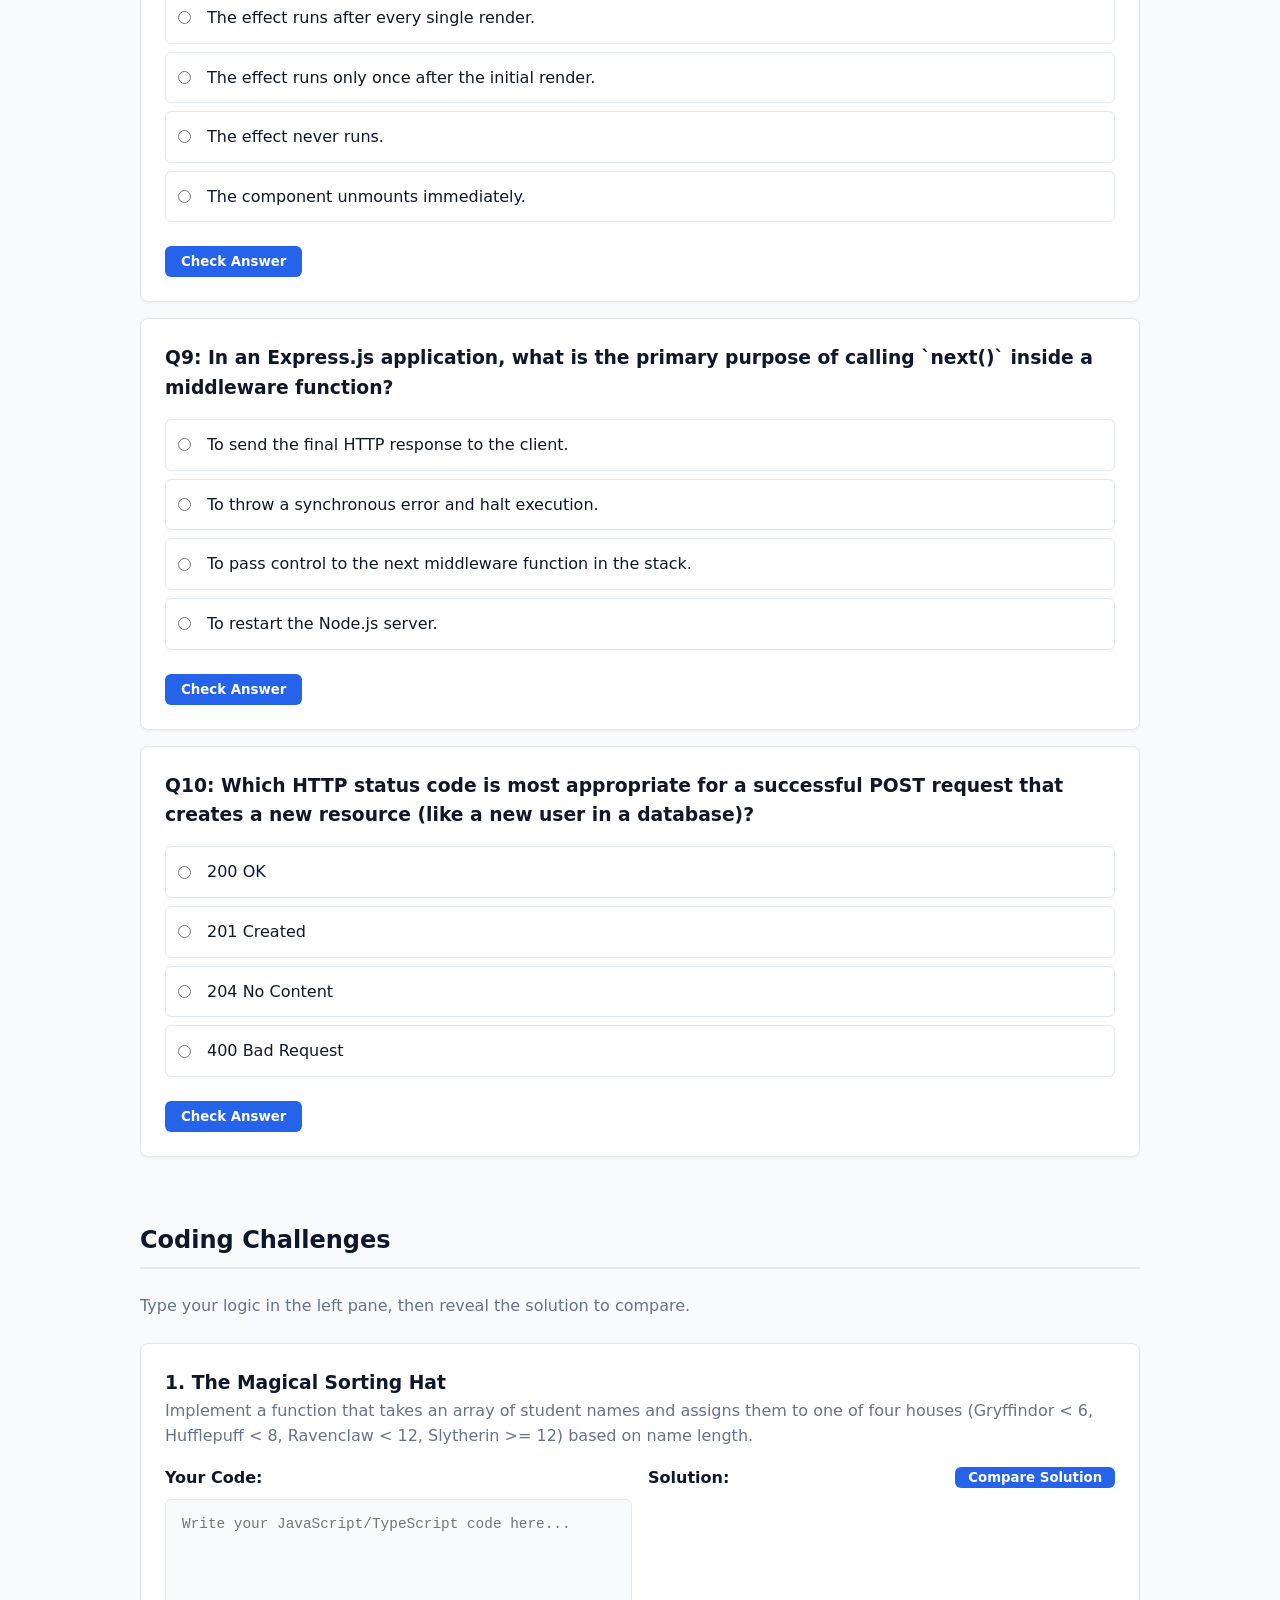
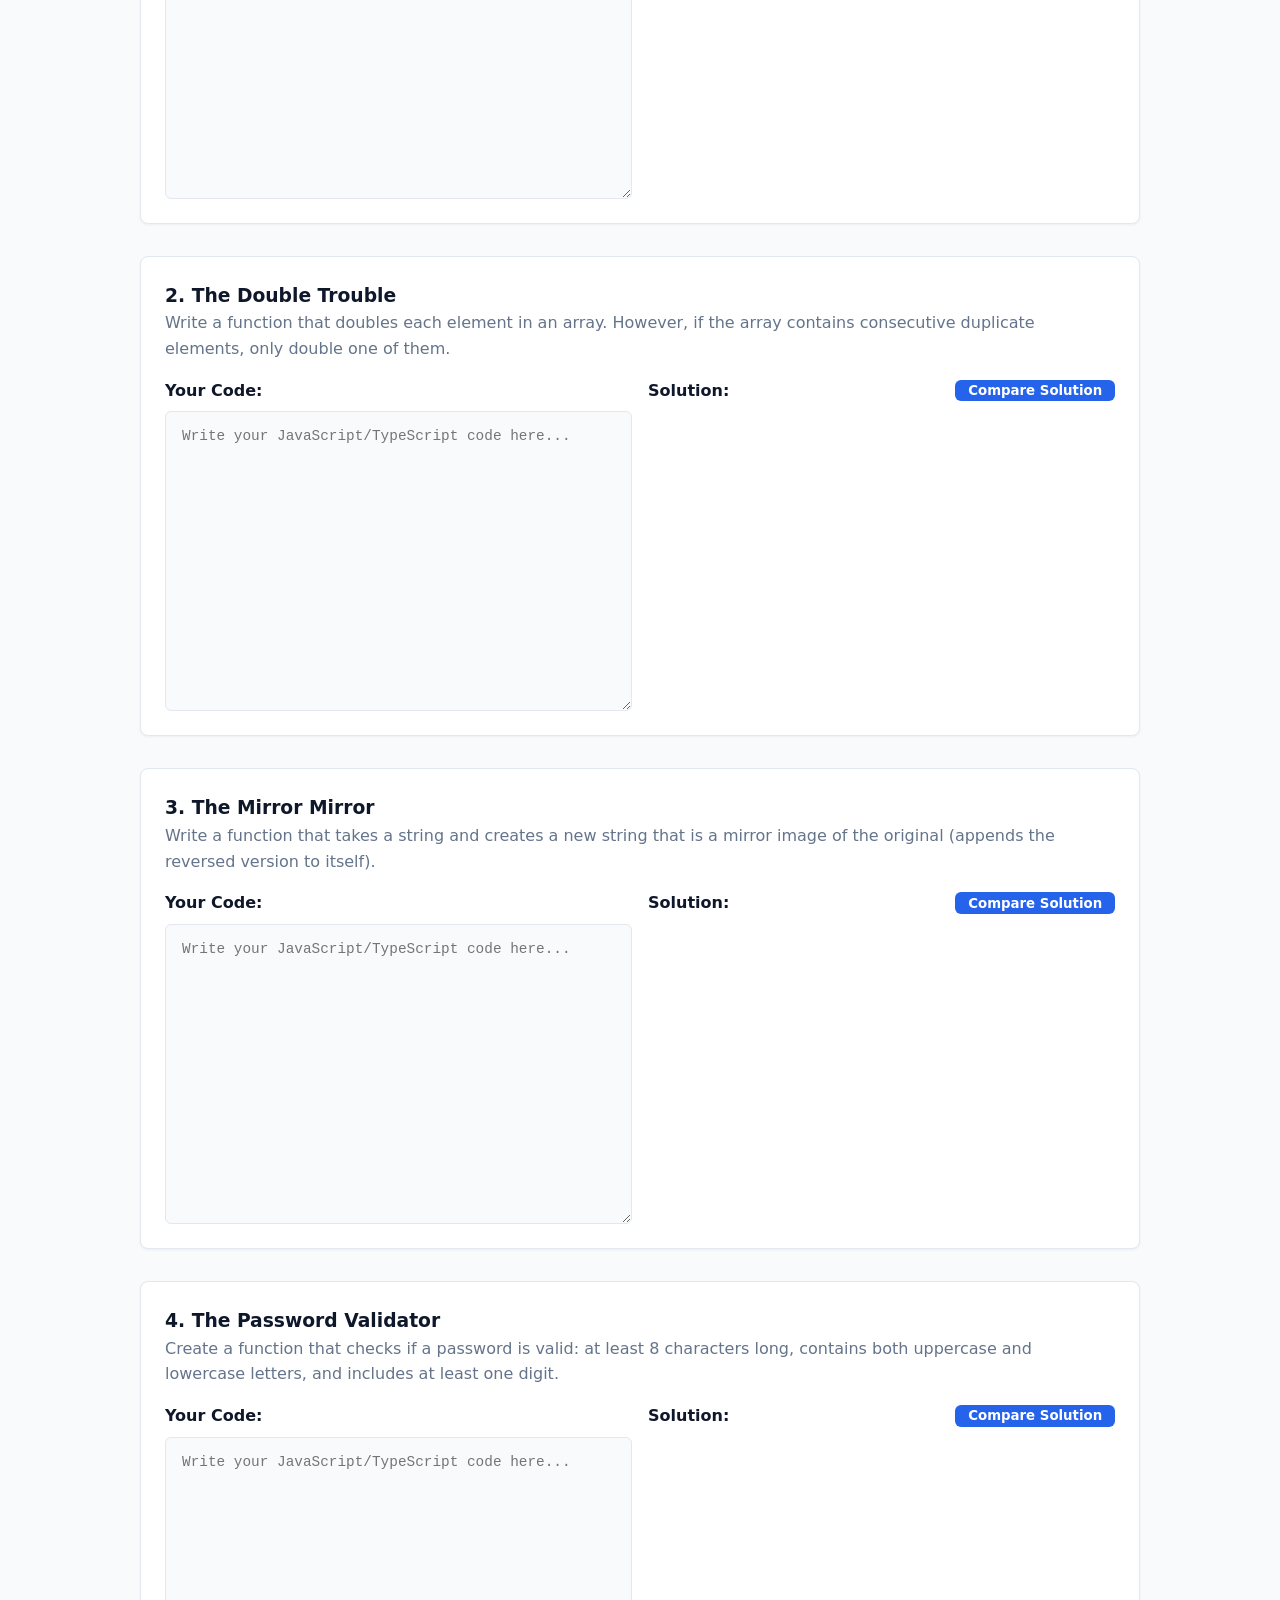
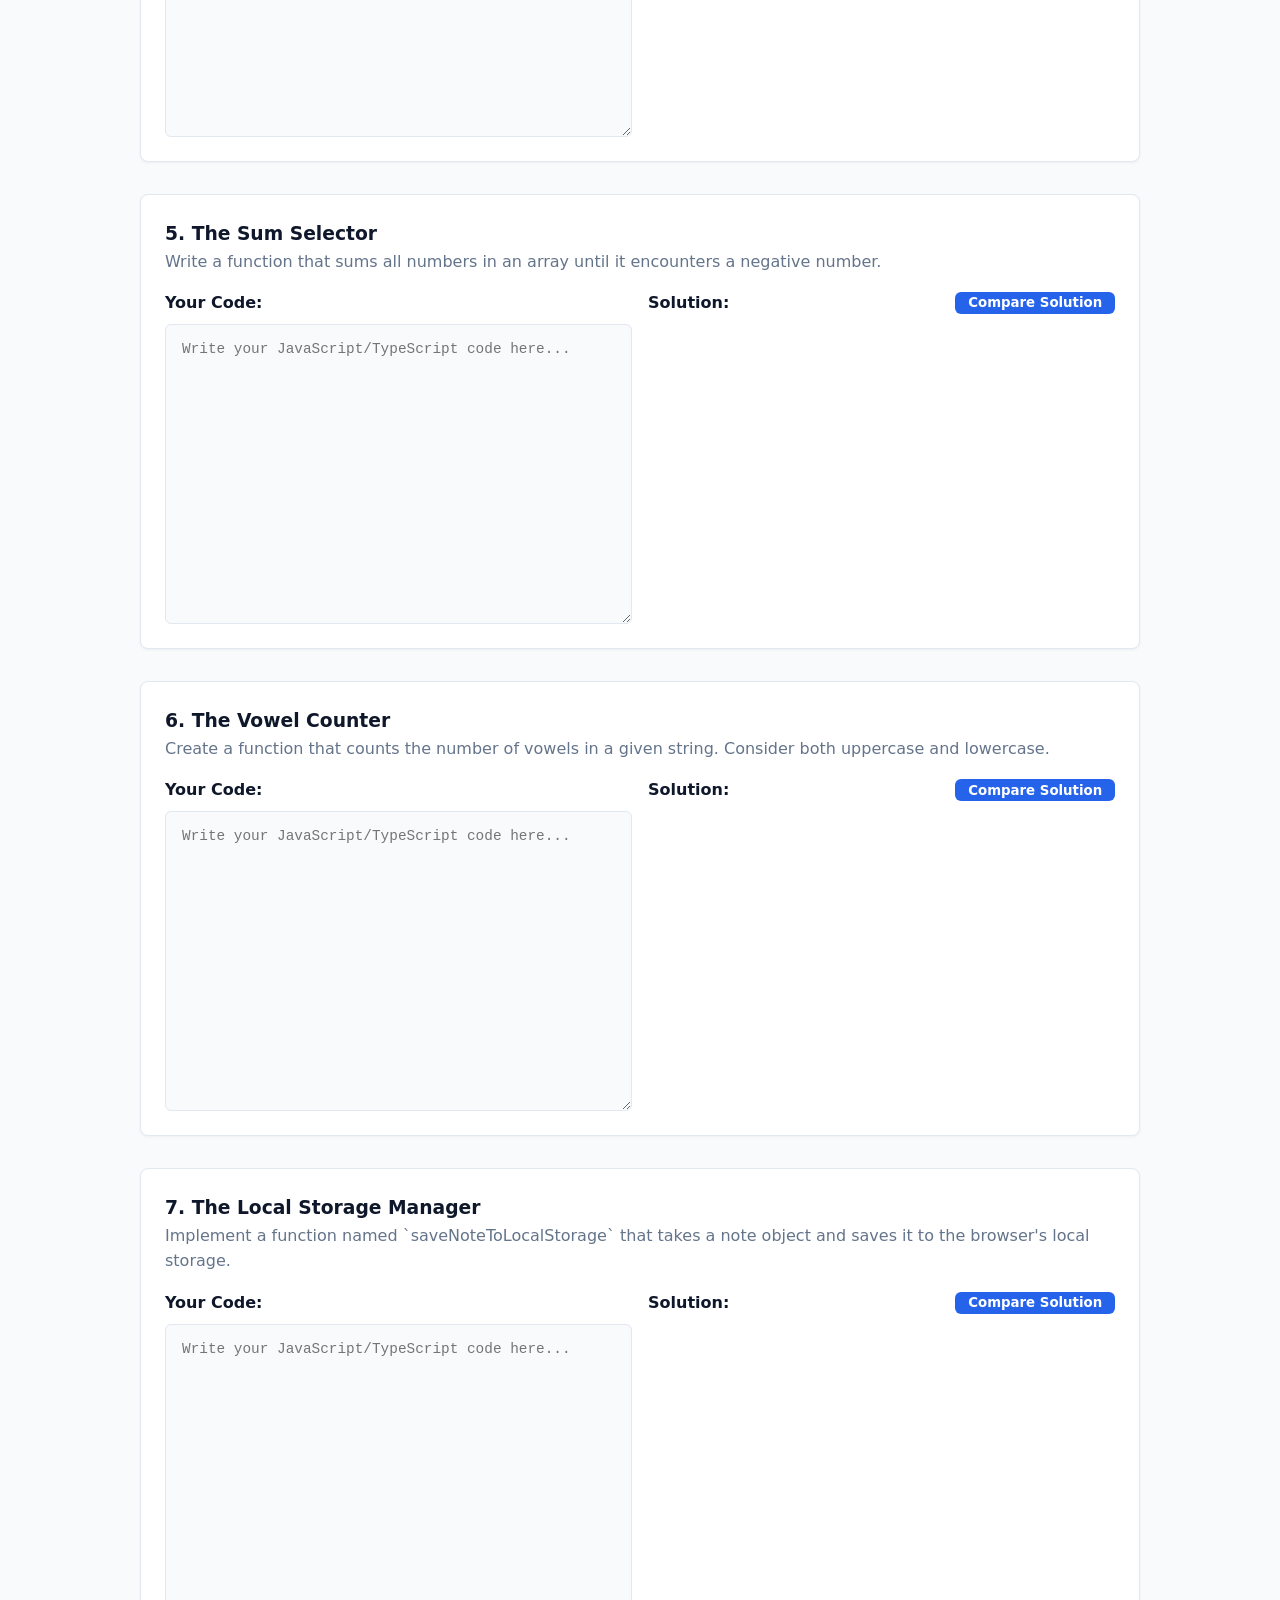
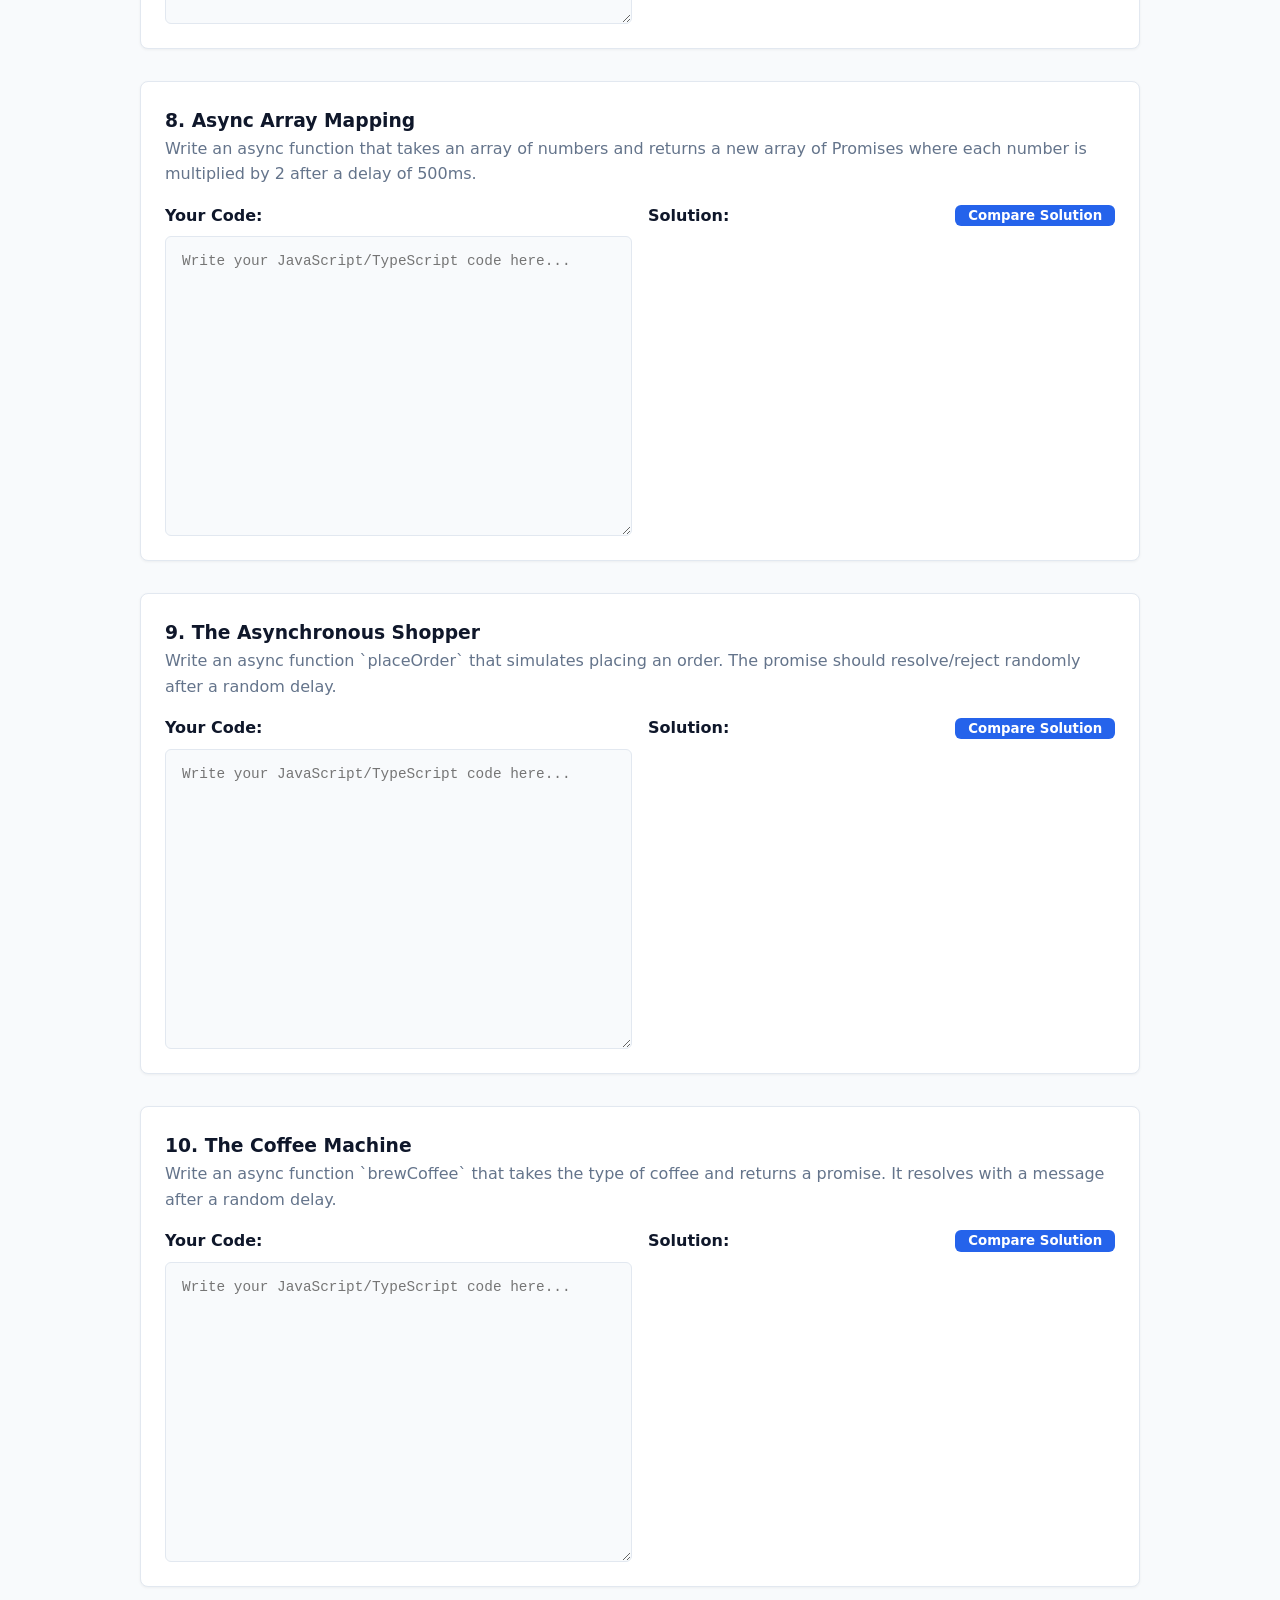
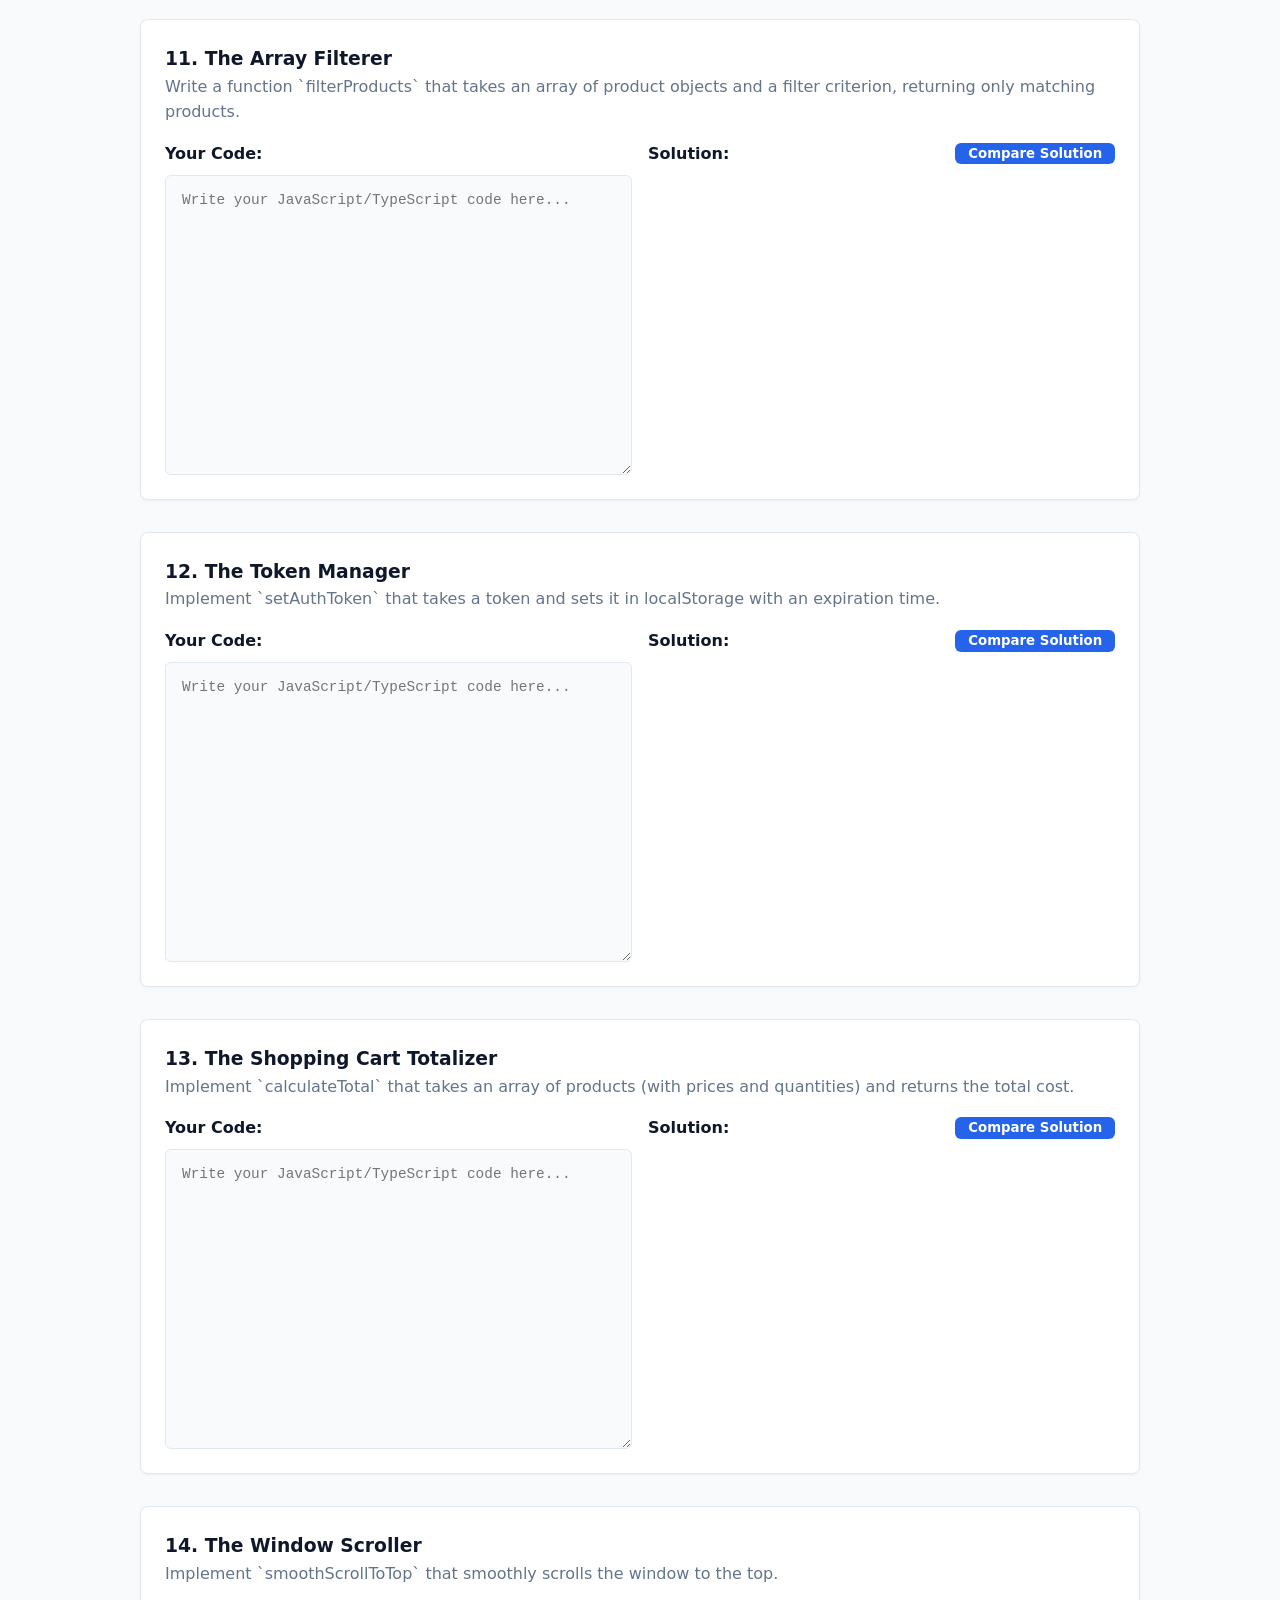
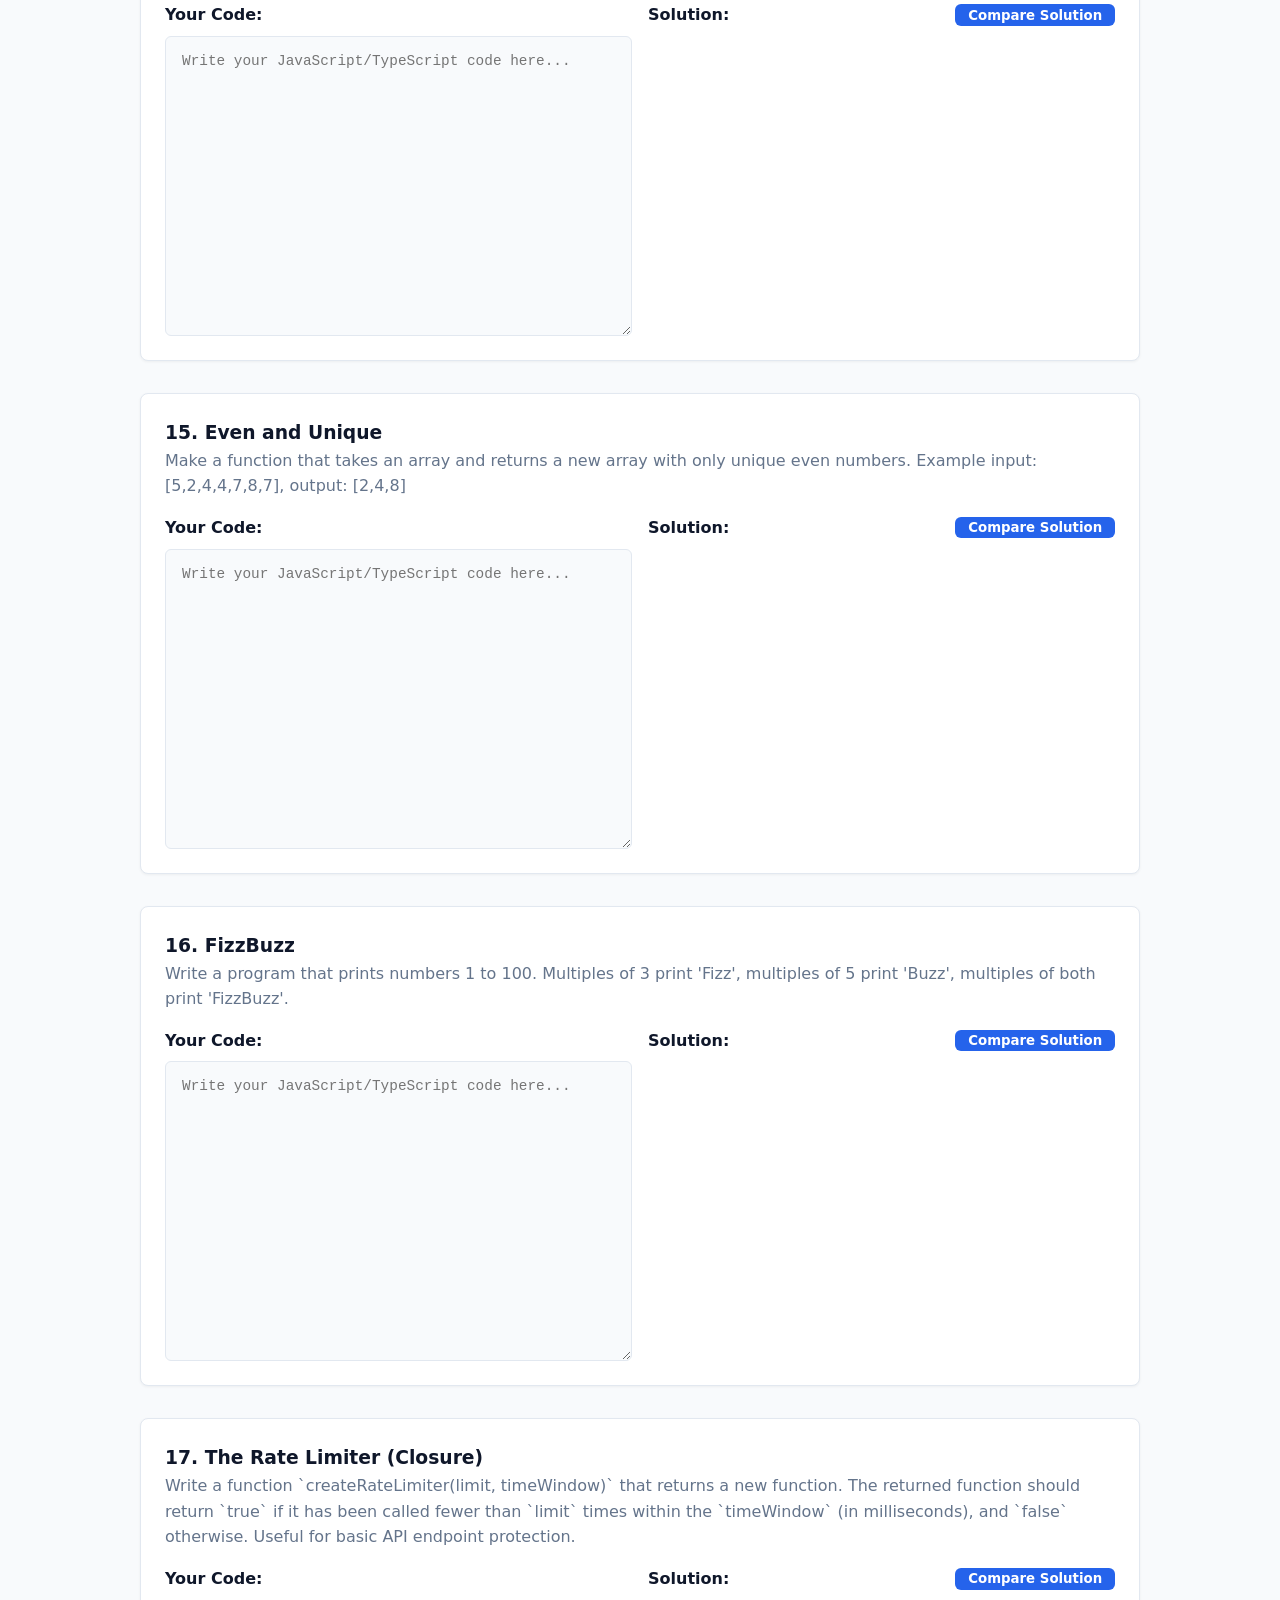
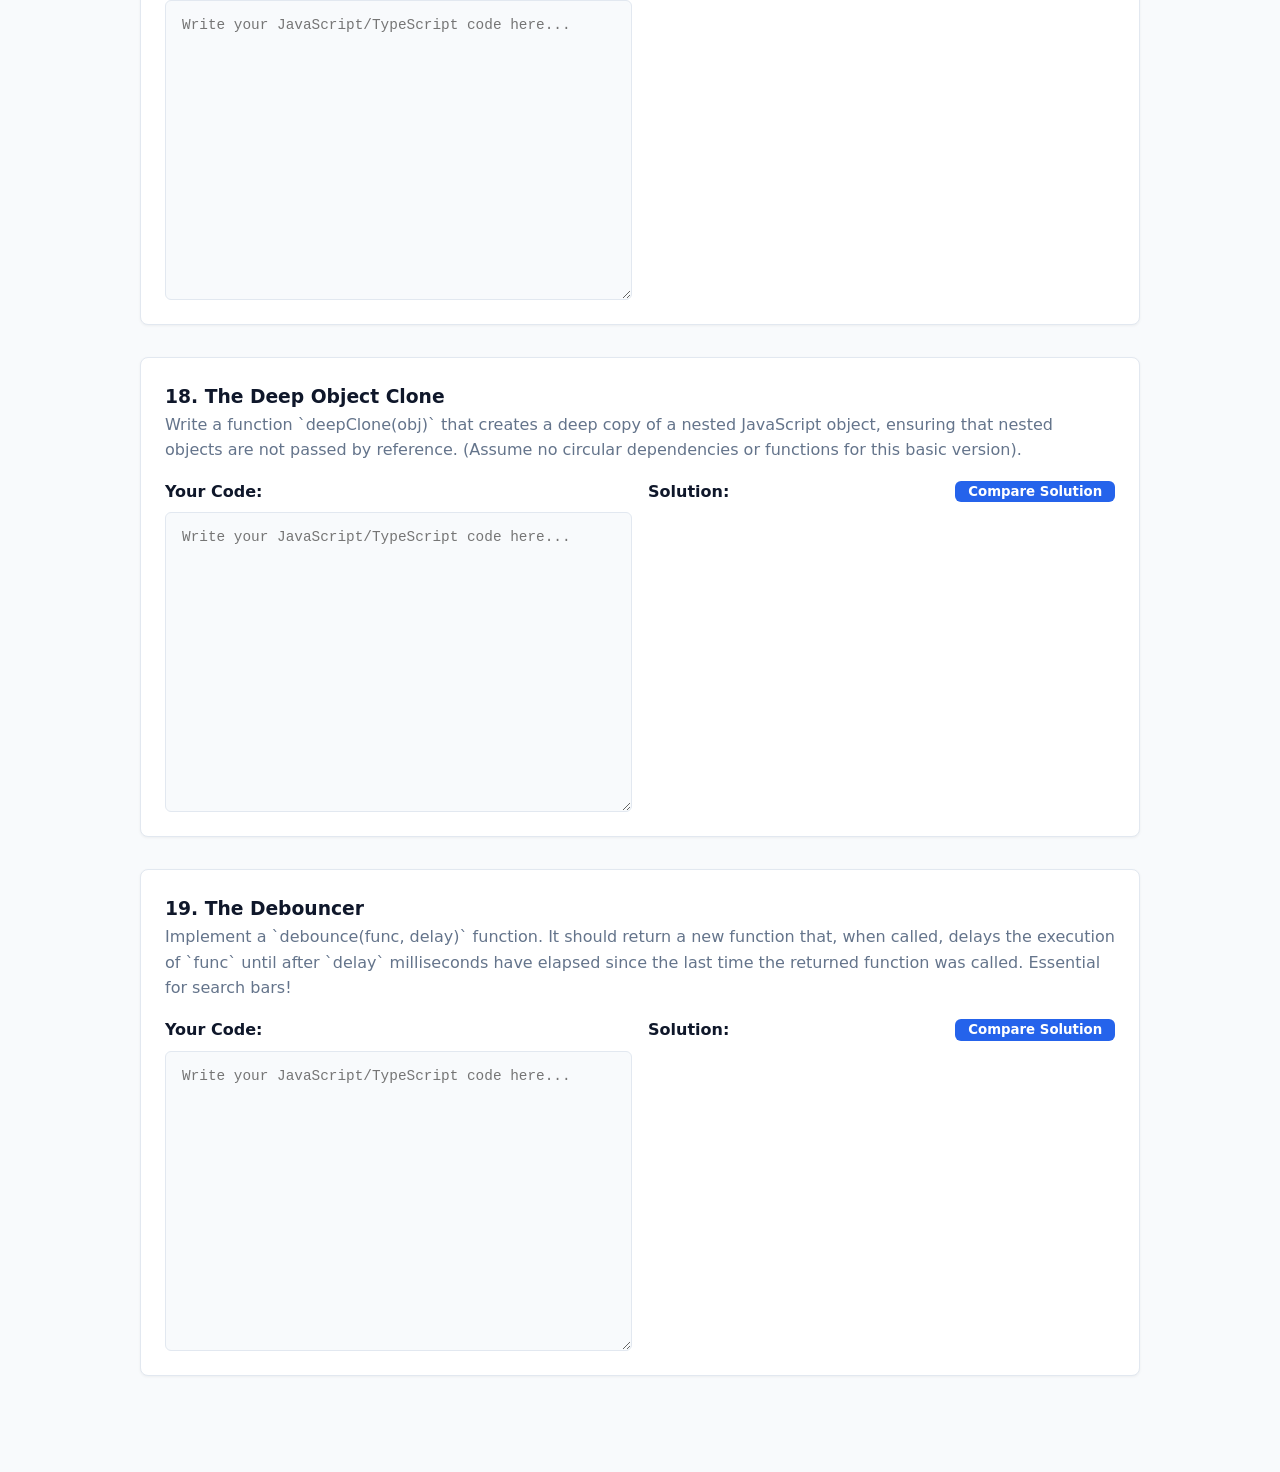
==== commit 3b818462: "More questions" ====
--- a/index.html
+++ b/index.html
@@ -3,7 +3,7 @@
 <head>
     <meta charset="UTF-8">
     <meta name="viewport" content="width=device-width, initial-scale=1.0">
-    <title>Full-Stack Interview Prep Portal</title>
+    <title>Full-Stack Interview Prac Questions Portal</title>
     <style>
         :root {
             --primary: #2563eb;
@@ -273,6 +273,34 @@
                 question: "In JavaScript, all objects are truthy. What does `if ({})` evaluate to?",
                 options: ["false", "true", "undefined", "SyntaxError"],
                 answer: 1
+            },
+            {
+                id: 8,
+                question: "In React, what happens if you pass an empty array `[]` as the second argument to the `useEffect` hook?",
+                options: [
+                    "The effect runs after every single render.",
+                    "The effect runs only once after the initial render.",
+                    "The effect never runs.",
+                    "The component unmounts immediately."
+                ],
+                answer: 1 
+            },
+            {
+                id: 9,
+                question: "In an Express.js application, what is the primary purpose of calling `next()` inside a middleware function?",
+                options: [
+                    "To send the final HTTP response to the client.",
+                    "To throw a synchronous error and halt execution.",
+                    "To pass control to the next middleware function in the stack.",
+                    "To restart the Node.js server."
+                ],
+                answer: 2 
+            },
+            {
+                id: 10,
+                question: "Which HTTP status code is most appropriate for a successful POST request that creates a new resource (like a new user in a database)?",
+                options: ["200 OK", "201 Created", "204 No Content", "400 Bad Request"],
+                answer: 1
             }
         ];
 
@@ -373,6 +401,24 @@
                 title: "16. FizzBuzz",
                 description: "Write a program that prints numbers 1 to 100. Multiples of 3 print 'Fizz', multiples of 5 print 'Buzz', multiples of both print 'FizzBuzz'.",
                 solution: "function FizzBuzz() {\n    for (let i = 1; i <= 100; i++) {\n        if (i % 3 === 0 && i % 5 === 0) {\n            console.log(\"FizzBuzz\")\n        } else if (i % 3 === 0) {\n            console.log(\"Fizz\")\n        } else if (i % 5 === 0) {\n            console.log(\"Buzz\")\n        } else {\n            console.log(i)\n        }\n    }\n}"
+            },
+            {
+                id: 17,
+                title: "17. The Rate Limiter (Closure)",
+                description: "Write a function `createRateLimiter(limit, timeWindow)` that returns a new function. The returned function should return `true` if it has been called fewer than `limit` times within the `timeWindow` (in milliseconds), and `false` otherwise. Useful for basic API endpoint protection.",
+                solution: "function createRateLimiter(limit, timeWindow) {\n    let calls = [];\n    return function() {\n        const now = Date.now();\n        // Remove timestamps older than the time window\n        calls = calls.filter(time => now - time < timeWindow);\n        \n        if (calls.length < limit) {\n            calls.push(now);\n            return true;\n        }\n        return false;\n    };\n}"
+            },
+            {
+                id: 18,
+                title: "18. The Deep Object Clone",
+                description: "Write a function `deepClone(obj)` that creates a deep copy of a nested JavaScript object, ensuring that nested objects are not passed by reference. (Assume no circular dependencies or functions for this basic version).",
+                solution: "function deepClone(obj) {\n    if (obj === null || typeof obj !== 'object') {\n        return obj;\n    }\n    \n    if (Array.isArray(obj)) {\n        return obj.map(item => deepClone(item));\n    }\n    \n    const clonedObj = {};\n    for (let key in obj) {\n        if (obj.hasOwnProperty(key)) {\n            clonedObj[key] = deepClone(obj[key]);\n        }\n    }\n    return clonedObj;\n    \n    // Alternative quick (but limited) solution:\n    // return JSON.parse(JSON.stringify(obj));\n}"
+            },
+            {
+                id: 19,
+                title: "19. The Debouncer",
+                description: "Implement a `debounce(func, delay)` function. It should return a new function that, when called, delays the execution of `func` until after `delay` milliseconds have elapsed since the last time the returned function was called. Essential for search bars!",
+                solution: "function debounce(func, delay) {\n    let timeoutId;\n    return function(...args) {\n        clearTimeout(timeoutId);\n        timeoutId = setTimeout(() => {\n            func.apply(this, args);\n        }, delay);\n    };\n}"
             }
         ];
 
